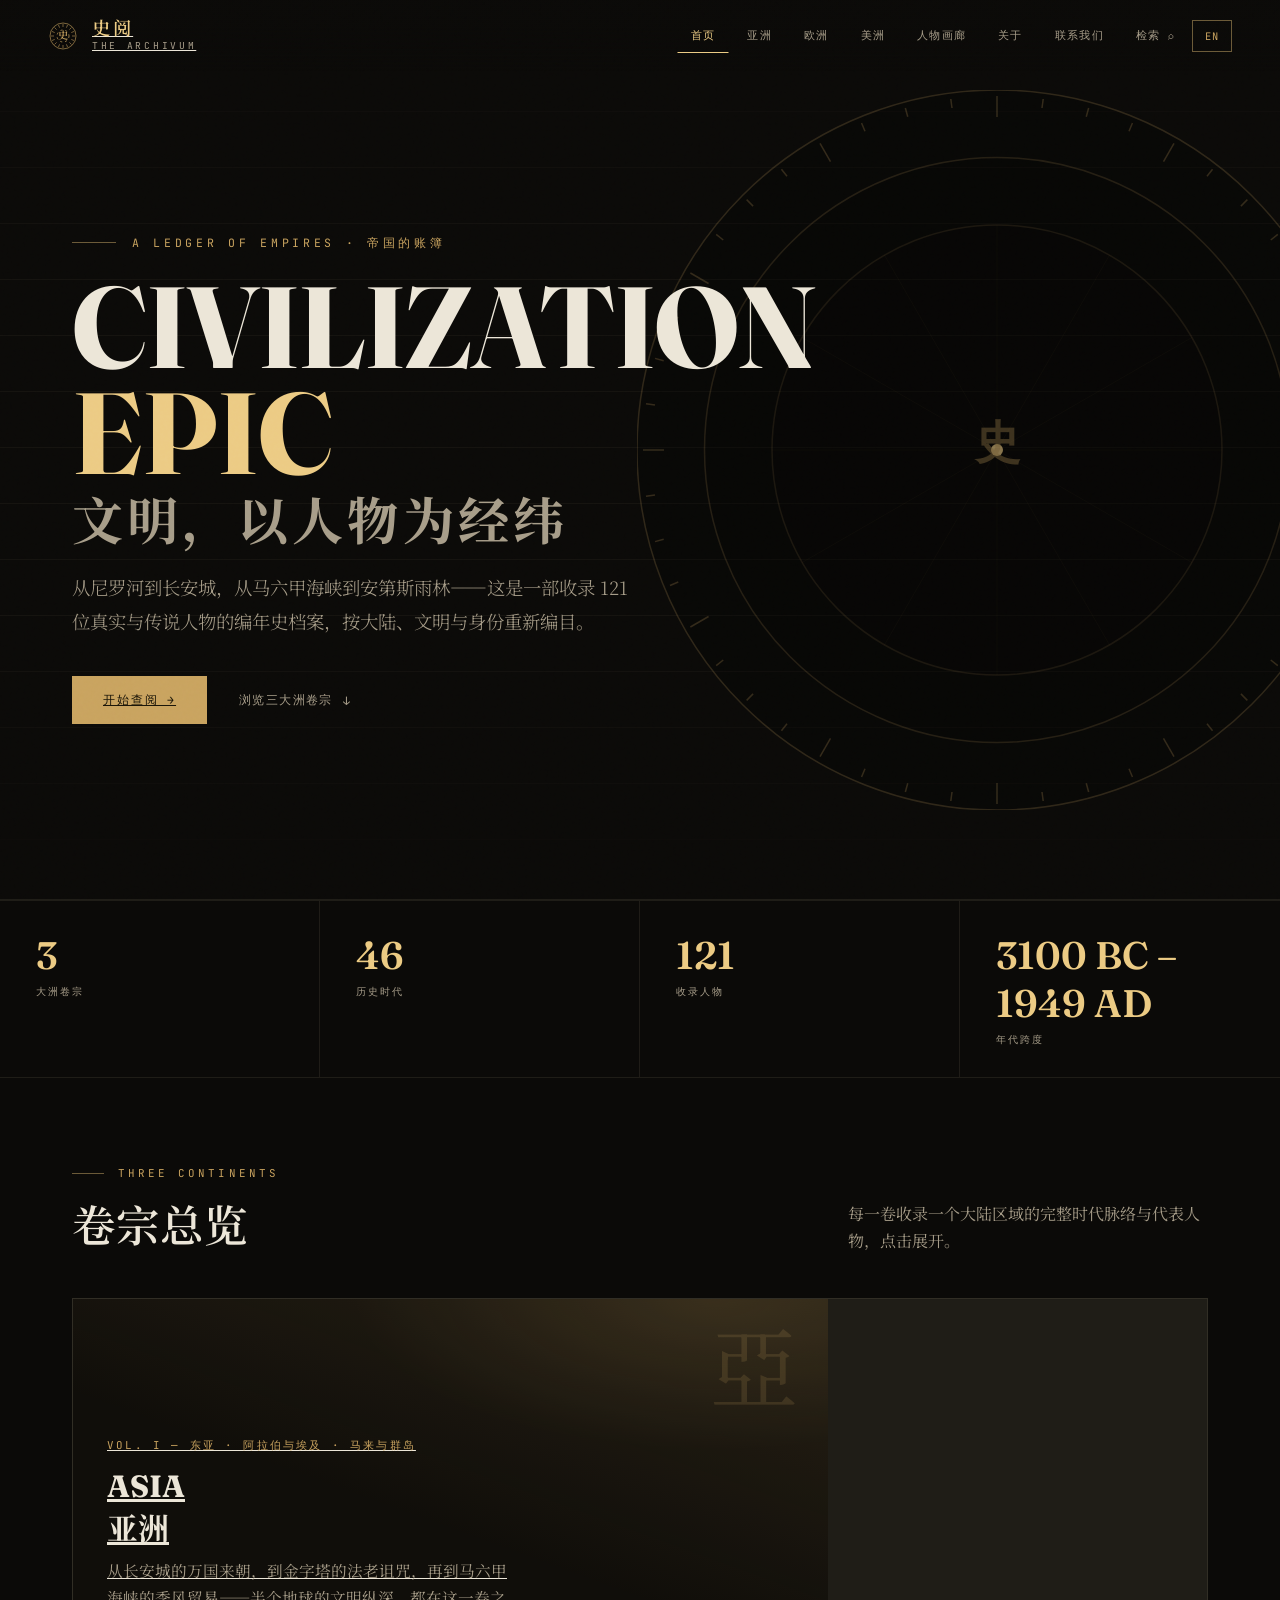
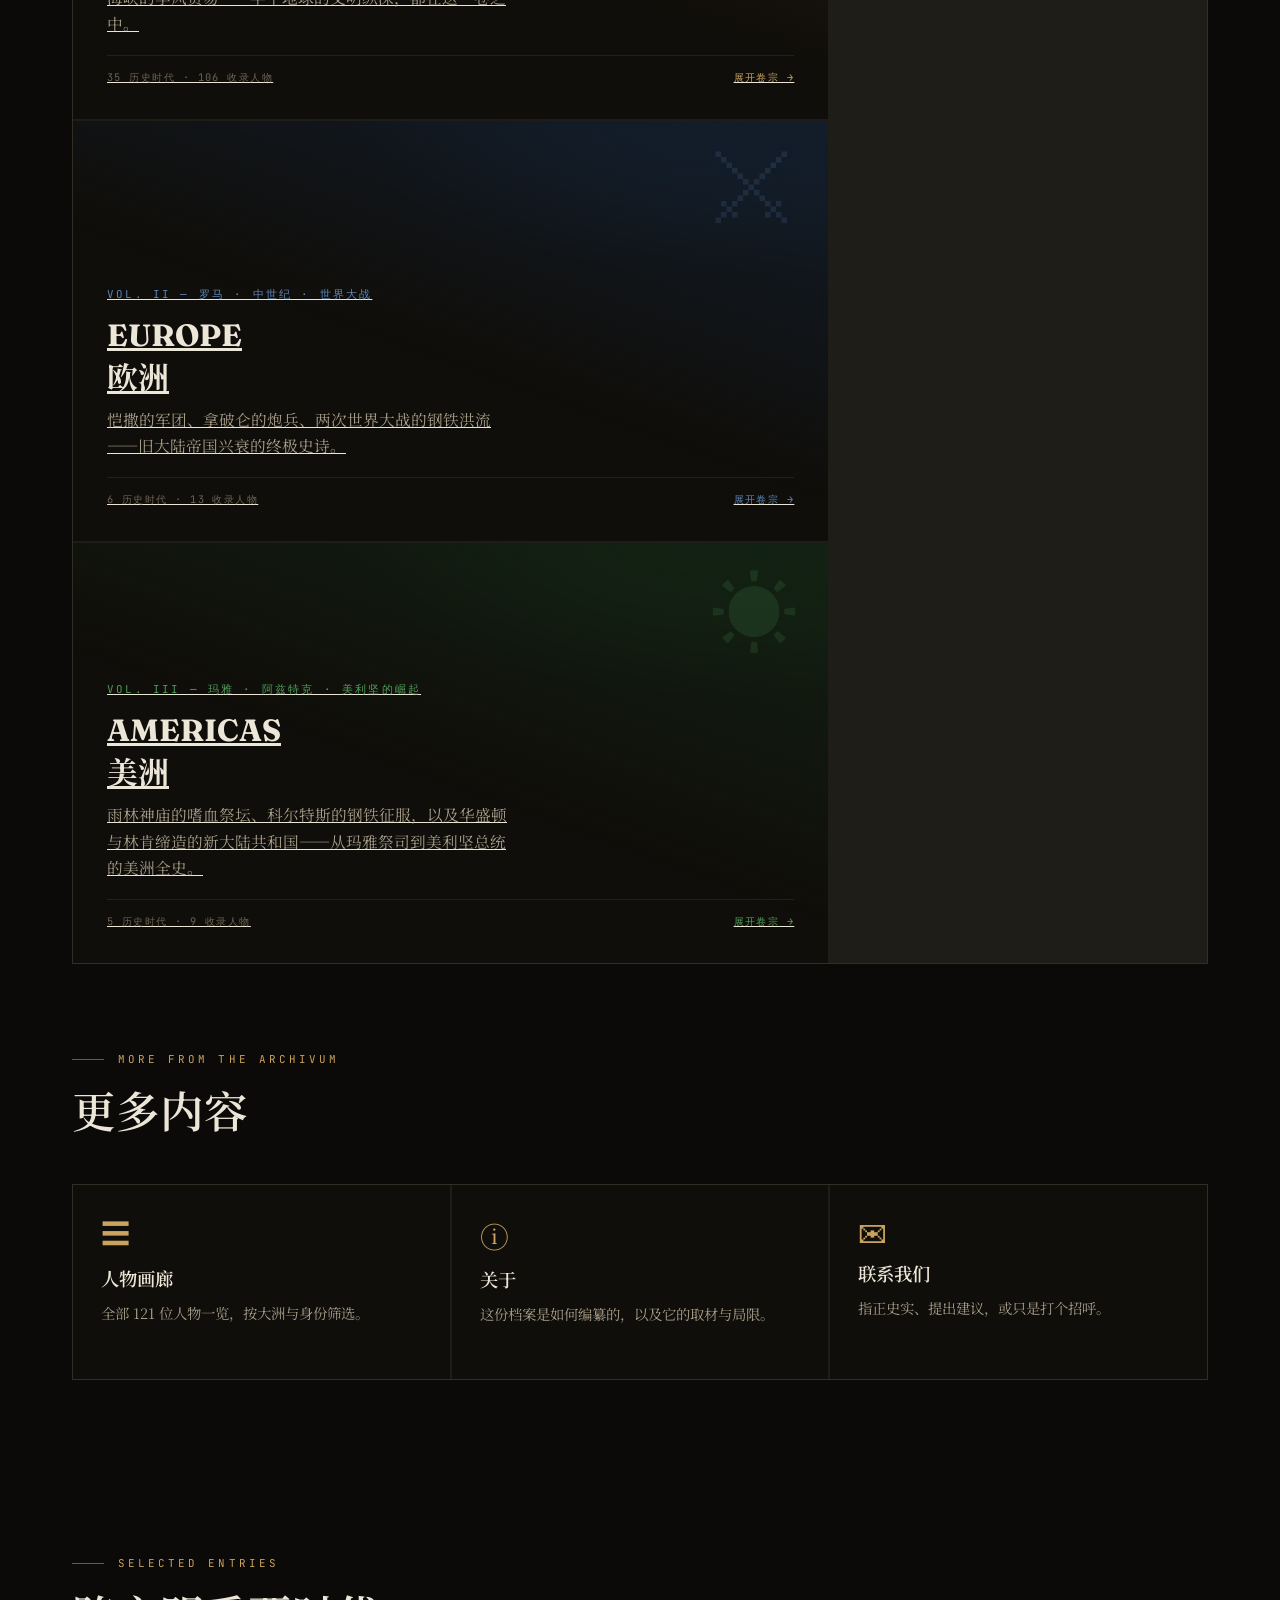
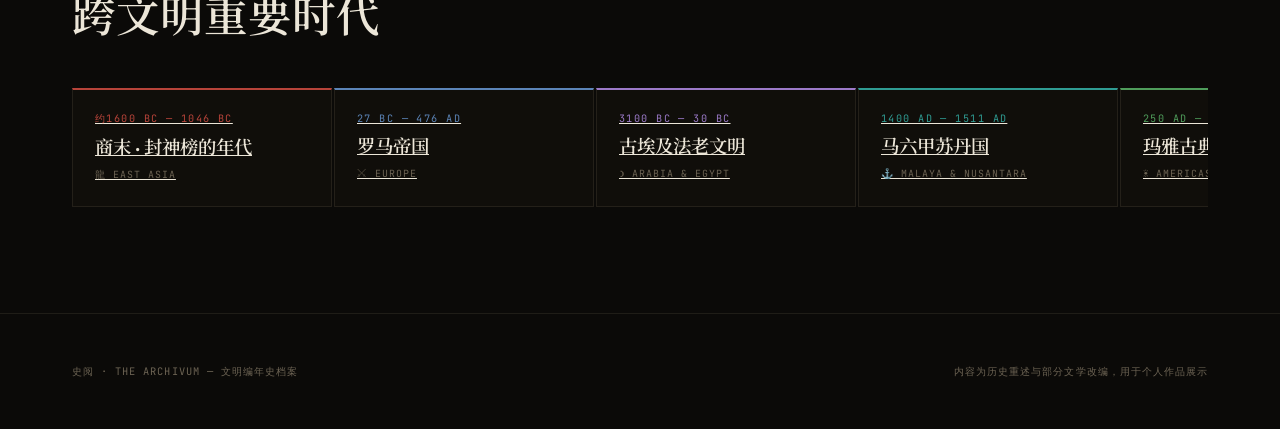
==== index.html @ 9e614c73 "Initial commit" ====
<!DOCTYPE html>
<html lang="zh-CN">
<head>
<meta charset="UTF-8">
<meta name="viewport" content="width=device-width, initial-scale=1.0">
<title>史阅 THE ARCHIVUM — 文明编年史</title>
<meta name="description" content="一部横跨亚洲、欧洲与美洲的人物编年史档案。">
<link rel="preconnect" href="https://fonts.googleapis.com">
<link rel="preconnect" href="https://fonts.gstatic.com" crossorigin>
<link href="https://fonts.googleapis.com/css2?family=Fraunces:ital,opsz,wght@0,9..144,300;0,9..144,500;0,9..144,600;0,9..144,700;0,9..144,900;1,9..144,500&family=Noto+Serif+SC:wght@300;400;500;600;700;900&family=JetBrains+Mono:wght@400;500;600&display=swap" rel="stylesheet">
<link rel="stylesheet" href="style.css">
</head>
<body>
<div class="grain" aria-hidden="true"></div>

<header class="topbar">
  <a class="brand" href="index.html" aria-label="返回首页">
    <span class="seal" id="brandSeal"></span>
    <span class="brand-text"><span class="brand-zh">史阅</span><span class="brand-en">THE ARCHIVUM</span></span>
  </a>
  <nav class="topnav">
    <button class="tbtn" data-nav-key="home" data-page="index.html" onclick="location.href='index.html'"><span class="full">首页</span></button>
    <button class="tbtn" data-nav-key="asia" data-page="asia.html" onclick="location.href='asia.html'"><span class="full">亚洲</span></button>
    <button class="tbtn" data-nav-key="europe" data-page="europe.html" onclick="location.href='europe.html'"><span class="full">欧洲</span></button>
    <button class="tbtn" data-nav-key="americas" data-page="americas.html" onclick="location.href='americas.html'"><span class="full">美洲</span></button>
    <button class="tbtn" data-nav-key="gallery" data-page="gallery.html" onclick="location.href='gallery.html'"><span class="full">画廊</span></button>
    <button class="tbtn" data-nav-key="about" data-page="about.html" onclick="location.href='about.html'"><span class="full">关于</span></button>
    <button class="tbtn" data-nav-key="contact" data-page="contact.html" onclick="location.href='contact.html'"><span class="full">联系</span></button>
    <button class="tbtn" id="searchToggle"><span class="full" data-i18n="nav.search">检索</span> ⌕</button>
    <button class="tbtn ghost lang-pill" id="langToggle">EN</button>
  </nav>
</header>

<div class="search-overlay" id="searchOverlay" role="dialog" aria-label="搜索">
  <button class="search-close" id="searchClose" aria-label="关闭搜索">✕</button>
  <div class="search-box">
    <input type="text" class="search-input" id="searchInput" placeholder="搜索时代、人物、朝代……" autocomplete="off">
    <div class="search-hint" data-i18n="search.hint">按名称搜索 3 大区域 · 46 个时代 · 121 位人物</div>
  </div>
  <div class="search-results" id="searchResults"></div>
</div>

<main>
  <div class="hero">
    <div class="hero-astrolabe" id="heroAstrolabe" aria-hidden="true"></div>
    <div class="hero-eyebrow"><span data-i18n="hero.eyebrow">A LEDGER OF EMPIRES</span></div>
    <h1 class="hero-title">
      CIVILIZATION<br><em>EPIC</em>
      <span class="zh">文明，以人物为经纬</span>
    </h1>
    <p class="hero-desc" data-i18n="hero.desc">从尼罗河到长安城，从马六甲海峡到安第斯雨林——这是一部收录 121 位真实与传说人物的编年史档案，按大陆、文明与身份重新编目。</p>
    <div class="hero-actions">
      <a class="btn-primary" href="asia.html" data-i18n="hero.cta">开始查阅 →</a>
      <button class="link-scroll" data-scroll="#homeArchive"><span data-i18n="hero.scroll">浏览三大洲卷宗</span><span class="arrow">↓</span></button>
    </div>
  </div>

  <div class="stats-strip" id="statsStrip"></div>

  <div class="section" id="homeArchive">
    <div class="section-head">
      <div>
        <div class="section-eyebrow" data-i18n="archive.eyebrow">THREE CONTINENTS</div>
        <h2 class="section-title" data-i18n="archive.title">卷宗总览</h2>
      </div>
      <p class="section-note" data-i18n="archive.note">每一卷收录一个大陆区域的完整时代脉络与代表人物，点击展开。</p>
    </div>
    <div class="civ-grid" id="civGrid"></div>
  </div>

  <div class="section" id="homeUtility" style="padding-top:0">
    <div class="section-head">
      <div>
        <div class="section-eyebrow" data-i18n="more.eyebrow">MORE FROM THE ARCHIVUM</div>
        <h2 class="section-title" data-i18n="more.title">更多内容</h2>
      </div>
    </div>
    <div class="util-grid" id="utilityGrid"></div>
  </div>

  <div class="section" id="homeTimeline">
    <div class="section-head">
      <div>
        <div class="section-eyebrow" data-i18n="rail.eyebrow">SELECTED ENTRIES</div>
        <h2 class="section-title" data-i18n="rail.title">跨文明重要时代</h2>
      </div>
    </div>
    <div class="rail-wrap"><div class="rail" id="homeRail"></div></div>
  </div>

  <footer class="site-footer">
    <span>史阅 · THE ARCHIVUM — 文明编年史档案</span>
    <span data-i18n="footer.note">内容为历史重述与部分文学改编，用于个人作品展示</span>
  </footer>
</main>

<div class="scrim" id="scrim"></div>
<div class="drawer" id="eraDrawer" role="dialog" aria-label="时代详情">
  <button class="drawer-close" id="eraDrawerClose">✕</button>
  <div id="eraDrawerContent"></div>
</div>
<div class="drawer" id="personDrawer" role="dialog" aria-label="人物档案">
  <button class="drawer-close" id="personDrawerClose">✕</button>
  <div id="personDrawerContent"></div>
</div>

<script src="data.js"></script>
<script src="common.js"></script>
<script src="home.js"></script>
</body>
</html>
---- style.css ----
/* ============================================================
   THE ARCHIVUM · 史阅
   A ledger of empires — design system
   ============================================================ */

:root{
  /* ink & paper */
  --ink:        #0b0a08;
  --ink-2:      #100e0a;
  --ink-3:      #17140f;
  --ink-4:      #1e1a13;
  --line:       rgba(233,214,175,.09);
  --line-strong:rgba(233,214,175,.18);

  /* gold family */
  --gold:       #c9a35f;
  --gold-bright:#eccb84;
  --gold-dim:   #6b5a38;
  --gold-wash:  rgba(201,163,95,.08);

  /* text */
  --bone:       #ece6d8;
  --stone:      #a79d89;
  --stone-dim:  #6c6353;

  /* civilizations (overridden per-scope from data) */
  --civ: var(--gold);
  --civ-soft: rgba(201,163,95,.12);

  /* type */
  --f-display: 'Fraunces', 'Noto Serif SC', serif;
  --f-body: 'Noto Serif SC', 'Fraunces', serif;
  --f-mono: 'JetBrains Mono', monospace;

  --ease: cubic-bezier(.22,1,.36,1);
}

*,*::before,*::after{ box-sizing:border-box; }
html{ scroll-behavior:smooth; }
body{
  margin:0;
  background:var(--ink);
  color:var(--bone);
  font-family:var(--f-body);
  -webkit-font-smoothing:antialiased;
  overflow-x:hidden;
}
h1,h2,h3,h4{ margin:0; font-weight:600; }
p{ margin:0; }
a{ color:inherit; }
button{ font-family:inherit; cursor:pointer; }
ul{ margin:0; padding:0; list-style:none; }
img{ max-width:100%; display:block; }

::selection{ background:var(--gold); color:#1a1508; }

/* scrollbar */
::-webkit-scrollbar{ width:9px; height:9px; }
::-webkit-scrollbar-track{ background:var(--ink); }
::-webkit-scrollbar-thumb{ background:var(--gold-dim); border-radius:0; }
::-webkit-scrollbar-thumb:hover{ background:var(--gold); }

/* focus visibility */
a:focus-visible, button:focus-visible, input:focus-visible, [tabindex]:focus-visible{
  outline:2px solid var(--gold-bright);
  outline-offset:3px;
}

/* film grain */
.grain{
  position:fixed; inset:0; z-index:999; pointer-events:none; opacity:.045; mix-blend-mode:overlay;
  background-image:url("data:image/svg+xml,%3Csvg xmlns='http://www.w3.org/2000/svg' viewBox='0 0 300 300'%3E%3Cfilter id='n'%3E%3CfeTurbulence type='fractalNoise' baseFrequency='0.85' numOctaves='3' stitchTiles='stitch'/%3E%3C/filter%3E%3Crect width='100%25' height='100%25' filter='url(%23n)'/%3E%3C/svg%3E");
}

/* ============================================================
   TOP BAR
   ============================================================ */
.topbar{
  position:fixed; top:0; left:0; right:0; z-index:400;
  display:flex; align-items:center; justify-content:space-between;
  padding:18px clamp(18px,4vw,48px);
  background:linear-gradient(to bottom, rgba(11,10,8,.97) 40%, transparent);
}
.brand{ display:flex; align-items:center; gap:14px; cursor:pointer; background:none; border:none; color:inherit; padding:0; }
.brand-text{ display:flex; flex-direction:column; line-height:1.1; text-align:left; }
.brand-zh{ font-family:var(--f-display); font-size:1.15rem; letter-spacing:.14em; color:var(--gold-bright); font-weight:600; }
.brand-en{ font-family:var(--f-mono); font-size:.6rem; letter-spacing:.28em; color:var(--stone); margin-top:2px; }

.topnav{ display:flex; align-items:center; gap:4px; max-width:76vw; overflow-x:auto; scrollbar-width:none; }
.topnav::-webkit-scrollbar{ display:none; }
.tbtn{
  background:none; border:1px solid transparent; color:var(--stone); white-space:nowrap;
  font-family:var(--f-mono); font-size:.66rem; letter-spacing:.12em;
  padding:9px 13px; transition:.25s var(--ease);
}
.tbtn:hover{ color:var(--bone); border-color:var(--line-strong); }
.tbtn.ghost{ border-color:var(--gold-dim); color:var(--gold); }
.tbtn.ghost:hover{ background:var(--gold); color:#1a1508; border-color:var(--gold); }
.tbtn.active-nav{ color:var(--gold-bright); border-bottom:1px solid var(--gold-bright); }
.lang-pill{
  border:1px solid var(--gold-dim); color:var(--gold); font-family:var(--f-mono);
  font-size:.65rem; letter-spacing:.1em; padding:8px 12px; background:none; transition:.25s;
}
.lang-pill:hover{ background:var(--gold-wash); }

/* ============================================================
   SEAL (signature motif — used as civ icon / era number / portrait)
   ============================================================ */
.seal{ position:relative; display:inline-flex; align-items:center; justify-content:center; flex-shrink:0; }
.seal svg{ display:block; }
.seal-glyph{
  position:absolute; font-family:var(--f-display); font-weight:600; color:inherit;
}

/* ============================================================
   LAYOUT SHELL
   ============================================================ */
#app{ min-height:100vh; }
.view{ display:none; }
.view.active{ display:block; }

/* ============================================================
   HOME — HERO
   ============================================================ */
.hero{
  position:relative; min-height:100vh; display:flex; flex-direction:column; justify-content:center;
  padding:120px clamp(18px,6vw,72px) 60px;
  overflow:hidden;
  border-bottom:1px solid var(--line);
}
.hero::before{ /* ledger hairlines */
  content:''; position:absolute; inset:0; pointer-events:none; opacity:.5;
  background-image:repeating-linear-gradient(to bottom, transparent 0 55px, var(--line) 55px 56px);
  -webkit-mask-image:linear-gradient(to bottom, transparent, black 30%, black 70%, transparent);
          mask-image:linear-gradient(to bottom, transparent, black 30%, black 70%, transparent);
}
.hero-astrolabe{
  position:absolute; right:clamp(-180px,-6vw,-40px); top:50%; transform:translateY(-50%);
  width:min(60vw,720px); height:min(60vw,720px); opacity:.55; pointer-events:none;
}
.hero-astrolabe svg{ width:100%; height:100%; animation:spin 140s linear infinite; }
@keyframes spin{ to{ transform:rotate(360deg); } }

.hero-eyebrow{
  font-family:var(--f-mono); font-size:.72rem; letter-spacing:.32em; color:var(--gold);
  display:flex; align-items:center; gap:16px; margin-bottom:22px;
  opacity:0; animation:riseIn .8s var(--ease) .1s forwards;
}
.hero-eyebrow::before{ content:''; width:44px; height:1px; background:var(--gold-dim); }

.hero-title{
  font-family:var(--f-display); font-weight:700; color:var(--bone);
  font-size:clamp(3rem,9vw,7.2rem); line-height:.92; letter-spacing:-.01em;
  opacity:0; animation:riseIn .9s var(--ease) .22s forwards;
}
.hero-title em{ font-style:normal; color:var(--gold-bright); }
.hero-title .zh{ font-family:var(--f-body); display:block; font-size:clamp(1.8rem,4.4vw,3.2rem); font-weight:700; margin-top:10px; color:var(--stone); letter-spacing:.08em; }

.hero-desc{
  max-width:560px; margin-top:28px; font-size:1.15rem; line-height:1.85; color:var(--stone);
  font-weight:300; opacity:0; animation:riseIn .9s var(--ease) .36s forwards;
}
.hero-actions{ margin-top:38px; display:flex; align-items:center; gap:26px; opacity:0; animation:riseIn .9s var(--ease) .5s forwards; }
.btn-primary{
  font-family:var(--f-mono); font-size:.72rem; letter-spacing:.16em; color:#1a1508;
  background:var(--gold); border:1px solid var(--gold); padding:15px 30px; transition:.3s var(--ease);
}
.btn-primary:hover{ background:var(--gold-bright); border-color:var(--gold-bright); transform:translateY(-2px); }
.link-scroll{ font-family:var(--f-mono); font-size:.72rem; letter-spacing:.12em; color:var(--stone); display:flex; align-items:center; gap:10px; background:none; border:none; }
.link-scroll:hover{ color:var(--gold); }
.link-scroll .arrow{ display:inline-block; transition:.3s; }
.link-scroll:hover .arrow{ transform:translateX(4px); }

@keyframes riseIn{ from{ opacity:0; transform:translateY(16px); } to{ opacity:1; transform:translateY(0); } }

/* ledger stats strip */
.stats-strip{
  display:grid; grid-template-columns:repeat(4,1fr);
  border-top:1px solid var(--line); border-bottom:1px solid var(--line);
}
.stat-cell{
  padding:30px clamp(16px,3vw,36px); border-right:1px solid var(--line);
  display:flex; flex-direction:column; gap:6px;
}
.stat-cell:last-child{ border-right:none; }
.stat-num{ font-family:var(--f-display); font-size:clamp(1.8rem,3vw,2.6rem); color:var(--gold-bright); font-weight:600; }
.stat-label{ font-family:var(--f-mono); font-size:.62rem; letter-spacing:.2em; color:var(--stone); }

/* ============================================================
   HOME — CIVILIZATION ARCHIVE (bento grid)
   ============================================================ */
.section{ padding:88px clamp(18px,6vw,72px); }
.section-head{ display:flex; align-items:flex-end; justify-content:space-between; gap:24px; margin-bottom:44px; flex-wrap:wrap; }
.section-eyebrow{ font-family:var(--f-mono); font-size:.68rem; letter-spacing:.28em; color:var(--gold); display:flex; align-items:center; gap:14px; margin-bottom:12px; }
.section-eyebrow::before{ content:''; width:32px; height:1px; background:var(--gold-dim); }
.section-title{ font-family:var(--f-display); font-size:clamp(1.8rem,3.4vw,2.8rem); color:var(--bone); font-weight:600; }
.section-note{ font-size:1rem; color:var(--stone); max-width:360px; line-height:1.7; }

.civ-grid{
  display:grid; grid-template-columns:repeat(6,1fr); gap:2px;
  background:var(--line);
  border:1px solid var(--line);
}
.civ-card{
  position:relative; grid-column:span 3; min-height:340px; background:var(--ink-2);
  padding:34px; display:flex; flex-direction:column; justify-content:flex-end;
  overflow:hidden; text-align:left; border:none; color:inherit;
  transition:.5s var(--ease);
}
.civ-card.big{ grid-column:span 4; min-height:420px; }
.civ-card.small{ grid-column:span 2; min-height:420px; }
.civ-card.full{ grid-column:span 6; min-height:260px; }
@media (min-width:900px){
  .civ-card:hover{ background:var(--ink-3); }
}
.civ-card-tex{
  position:absolute; inset:0;
  background:
    radial-gradient(ellipse 80% 60% at 85% 0%, var(--civ-soft), transparent 60%),
    linear-gradient(200deg, var(--civ-soft), transparent 55%);
  opacity:.9; transition:.6s var(--ease);
}
.civ-card:hover .civ-card-tex{ opacity:1.4; }
.civ-card-glyph{
  position:absolute; top:26px; right:30px; font-family:var(--f-display); font-size:5.5rem;
  color:var(--civ); opacity:.16; line-height:1; transition:.5s var(--ease);
}
.civ-card:hover .civ-card-glyph{ opacity:.3; transform:translateY(-4px); }
.civ-card-index{ font-family:var(--f-mono); font-size:.68rem; letter-spacing:.2em; color:var(--civ); margin-bottom:14px; position:relative; z-index:2; }
.civ-card-title{ position:relative; z-index:2; font-family:var(--f-display); font-size:clamp(1.5rem,2.4vw,2.1rem); color:var(--bone); font-weight:700; margin-bottom:8px; }
.civ-card-sub{ position:relative; z-index:2; font-family:var(--f-mono); font-size:.68rem; letter-spacing:.1em; color:var(--civ); margin-bottom:14px; }
.civ-card-desc{ position:relative; z-index:2; font-size:.98rem; line-height:1.7; color:var(--stone); max-width:400px; margin-bottom:18px; }
.civ-card-foot{ position:relative; z-index:2; display:flex; align-items:center; justify-content:space-between; font-family:var(--f-mono); font-size:.65rem; letter-spacing:.14em; color:var(--stone-dim); border-top:1px solid var(--line); padding-top:14px; }
.civ-card-foot .go{ color:var(--civ); }

/* ============================================================
   HOME — TIMELINE RAIL
   ============================================================ */
.rail-wrap{ position:relative; }
.rail{
  display:flex; gap:2px; overflow-x:auto; scroll-snap-type:x proximity; padding-bottom:18px;
  scrollbar-width:thin;
}
.rail-item{
  scroll-snap-align:start; flex:0 0 260px; background:var(--ink-2); border:1px solid var(--line);
  padding:22px 22px 24px; cursor:pointer; transition:.3s var(--ease); border-top:2px solid var(--civ);
}
.rail-item:hover{ background:var(--ink-3); transform:translateY(-3px); }
.rail-date{ font-family:var(--f-mono); font-size:.64rem; letter-spacing:.14em; color:var(--civ); margin-bottom:10px; }
.rail-name{ font-family:var(--f-display); font-size:1.15rem; color:var(--bone); font-weight:600; line-height:1.3; margin-bottom:8px; }
.rail-civ{ font-family:var(--f-mono); font-size:.62rem; letter-spacing:.1em; color:var(--stone-dim); }

/* ============================================================
   CIVILIZATION VIEW
   ============================================================ */
.civ-hero{
  position:relative; padding:150px clamp(18px,6vw,72px) 60px; overflow:hidden;
  background:
    radial-gradient(ellipse 70% 60% at 80% 20%, var(--civ-soft), transparent 60%),
    var(--ink);
  border-bottom:1px solid var(--line);
}
.back-link{
  display:inline-flex; align-items:center; gap:10px; font-family:var(--f-mono);
  font-size:.68rem; letter-spacing:.14em; color:var(--stone); background:none; border:none;
  margin-bottom:30px; transition:.25s;
}
.back-link:hover{ color:var(--civ); }
.civ-hero-eyebrow{ font-family:var(--f-mono); font-size:.7rem; letter-spacing:.3em; color:var(--civ); display:flex; align-items:center; gap:14px; margin-bottom:16px; }
.civ-hero-eyebrow::before{ content:''; width:38px; height:1px; background:var(--civ); opacity:.6; }
.civ-hero-title{ font-family:var(--f-display); font-size:clamp(2.6rem,6.4vw,5.2rem); color:var(--bone); font-weight:700; line-height:.95; max-width:900px; }
.civ-hero-sub{ font-family:var(--f-mono); font-size:.85rem; letter-spacing:.08em; color:var(--civ); margin-top:14px; }
.civ-hero-desc{ max-width:640px; margin-top:22px; font-size:1.08rem; line-height:1.85; color:var(--stone); font-weight:300; }
.civ-hero-stats{ display:flex; gap:36px; margin-top:34px; flex-wrap:wrap; }
.chs-item{ display:flex; flex-direction:column; gap:4px; }
.chs-num{ font-family:var(--f-display); font-size:1.7rem; color:var(--civ); font-weight:600; }
.chs-label{ font-family:var(--f-mono); font-size:.6rem; letter-spacing:.16em; color:var(--stone); }

/* body: sidebar + main */
.civ-body{ display:grid; grid-template-columns:260px 1fr; gap:0; align-items:start; }
.civ-sidebar{
  position:sticky; top:76px; padding:44px 28px 60px clamp(18px,6vw,72px);
  border-right:1px solid var(--line); height:calc(100vh - 76px); overflow-y:auto;
}
.sb-label{ font-family:var(--f-mono); font-size:.6rem; letter-spacing:.22em; color:var(--stone-dim); margin-bottom:14px; }
.sb-switch{ display:flex; flex-direction:column; gap:4px; margin-bottom:40px; }
.sb-switch-item{
  display:flex; align-items:center; gap:12px; padding:10px 10px; background:none; border:none; color:var(--stone);
  font-family:var(--f-mono); font-size:.72rem; letter-spacing:.06em; text-align:left; transition:.2s; border-left:2px solid transparent;
}
.sb-switch-item:hover{ color:var(--bone); background:var(--ink-2); }
.sb-switch-item.active{ color:var(--civ); border-left-color:var(--civ); background:var(--ink-2); }
.sb-switch-glyph{ font-family:var(--f-display); font-size:1rem; width:18px; text-align:center; }

.sb-filters{ display:flex; flex-direction:column; gap:2px; margin-bottom:40px; }
.sb-filter{
  display:flex; align-items:center; justify-content:space-between; gap:8px;
  padding:9px 10px; background:none; border:none; color:var(--stone); font-family:var(--f-mono);
  font-size:.68rem; letter-spacing:.05em; text-align:left; transition:.2s; border-left:2px solid transparent;
}
.sb-filter:hover{ color:var(--bone); }
.sb-filter.active{ color:var(--civ); border-left-color:var(--civ); }
.sb-filter-count{ opacity:.6; font-size:.62rem; }

.sb-index{ display:flex; flex-direction:column; gap:2px; }
.sb-index-item{
  display:block; width:100%; text-align:left; background:none; border:none; color:var(--stone-dim);
  font-family:var(--f-body); font-size:.86rem; padding:7px 10px; line-height:1.4; transition:.2s; border-left:2px solid transparent;
}
.sb-index-item:hover{ color:var(--bone); border-left-color:var(--line-strong); }
.sb-index-item .n{ font-family:var(--f-mono); font-size:.62rem; color:var(--civ); margin-right:8px; }

.civ-main{ padding:44px clamp(18px,4vw,56px) 100px; min-width:0; }

/* mobile filter row (hidden on desktop) */
.mobile-filters{ display:none; }

/* ============================================================
   ERA FOLIO CARDS
   ============================================================ */
.era-folio{
  border:1px solid var(--line); background:var(--ink-2); margin-bottom:22px; cursor:pointer;
  transition:.35s var(--ease); position:relative; overflow:hidden;
}
.era-folio:hover{ border-color:var(--civ); background:var(--ink-3); }
.era-folio.hero-era{ background:linear-gradient(120deg, var(--ink-3), var(--ink-2)); }
.folio-inner{ display:flex; gap:0; }
.folio-num{
  flex:0 0 88px; display:flex; align-items:center; justify-content:center; flex-direction:column; gap:8px;
  border-right:1px solid var(--line); padding:24px 10px; background:var(--ink);
}
.folio-num .idx{ font-family:var(--f-mono); font-size:.9rem; color:var(--civ); letter-spacing:.05em; }
.folio-num .tick{ width:16px; height:1px; background:var(--gold-dim); }
.folio-body{ flex:1; padding:26px 30px; min-width:0; }
.folio-date{ font-family:var(--f-mono); font-size:.68rem; letter-spacing:.14em; color:var(--civ); margin-bottom:10px; }
.folio-name{ font-family:var(--f-display); font-size:1.5rem; color:var(--bone); font-weight:600; line-height:1.25; margin-bottom:12px; }
.folio-text{ font-size:1.02rem; line-height:1.8; color:var(--stone); font-weight:300; margin-bottom:18px; max-width:78ch; }
.folio-roster{ display:flex; flex-wrap:wrap; gap:8px; }
.roster-pill{
  font-family:var(--f-mono); font-size:.7rem; letter-spacing:.02em; color:var(--bone);
  background:var(--ink); border:1px solid var(--line); padding:7px 12px 7px 8px; display:flex; align-items:center; gap:7px;
  transition:.2s;
}
.roster-pill:hover{ border-color:var(--civ); color:var(--civ); }
.roster-pill .dot{ width:5px; height:5px; border-radius:50%; background:var(--civ); flex-shrink:0; }
.folio-more{ font-family:var(--f-mono); font-size:.68rem; color:var(--stone-dim); align-self:center; padding:7px 4px; }
.folio-open{
  position:absolute; bottom:20px; right:26px; font-family:var(--f-mono); font-size:.6rem; letter-spacing:.16em;
  color:var(--civ); opacity:0; transition:.25s;
}
.era-folio:hover .folio-open{ opacity:1; }
.blood-flag{ color:#c65a4a !important; }

/* ============================================================
   SCRIM + DRAWERS
   ============================================================ */
.scrim{
  position:fixed; inset:0; background:rgba(5,4,3,.7); backdrop-filter:blur(2px);
  z-index:700; opacity:0; pointer-events:none; transition:opacity .35s;
}
.scrim.active{ opacity:1; pointer-events:all; }

.drawer{
  position:fixed; top:0; right:0; bottom:0; width:min(680px,100%);
  background:var(--ink-2); border-left:1px solid var(--line-strong);
  z-index:800; transform:translateX(100%); transition:transform .45s var(--ease);
  overflow-y:auto;
}
.drawer.active{ transform:translateX(0); }
.drawer-close{
  position:sticky; top:0; z-index:5; float:right; margin:18px 18px 0 0;
  width:42px; height:42px; border-radius:50%; background:var(--ink); border:1px solid var(--line-strong);
  color:var(--stone); font-size:1.1rem; display:flex; align-items:center; justify-content:center; transition:.2s;
}
.drawer-close:hover{ background:var(--civ); color:#1a1508; border-color:var(--civ); }

/* era drawer content */
.ed-hero{ padding:70px 44px 30px; border-bottom:1px solid var(--line); background:linear-gradient(160deg, var(--civ-soft), transparent 60%); }
.ed-eyebrow{ font-family:var(--f-mono); font-size:.66rem; letter-spacing:.24em; color:var(--civ); margin-bottom:12px; }
.ed-title{ font-family:var(--f-display); font-size:clamp(1.7rem,3.2vw,2.4rem); color:var(--bone); font-weight:700; line-height:1.15; margin-bottom:10px; }
.ed-date{ font-family:var(--f-mono); font-size:.78rem; color:var(--stone); letter-spacing:.06em; }
.ed-body{ padding:34px 44px 60px; }
.ed-desc{ font-size:1.08rem; line-height:1.9; color:var(--bone); font-weight:300; margin-bottom:36px; }
.ed-section-label{ font-family:var(--f-mono); font-size:.62rem; letter-spacing:.22em; color:var(--stone-dim); margin-bottom:18px; display:flex; align-items:center; gap:12px; }
.ed-section-label::after{ content:''; flex:1; height:1px; background:var(--line); }
.ed-figures{ display:grid; grid-template-columns:1fr; gap:2px; background:var(--line); border:1px solid var(--line); }
.ed-fig-card{
  background:var(--ink); padding:20px 22px; cursor:pointer; transition:.2s; display:flex; gap:16px; align-items:flex-start;
}
.ed-fig-card:hover{ background:var(--ink-3); }
.ed-fig-name{ font-family:var(--f-display); font-size:1.08rem; color:var(--bone); font-weight:600; margin-bottom:2px; }
.ed-fig-en{ font-family:var(--f-mono); font-size:.68rem; color:var(--civ); letter-spacing:.04em; margin-bottom:8px; }
.ed-fig-desc{ font-size:.92rem; line-height:1.65; color:var(--stone); }
.ed-fig-stars{ margin-top:8px; font-size:.78rem; color:var(--civ); letter-spacing:2px; }

/* ============================================================
   PERSON DRAWER
   ============================================================ */
.pd-hero{ padding:70px 44px 34px; border-bottom:1px solid var(--line); background:linear-gradient(160deg, var(--civ-soft), transparent 65%); display:flex; gap:26px; align-items:flex-start; }
.pd-seal-wrap{ flex-shrink:0; }
.pd-heading{ min-width:0; }
.pd-eyebrow{ font-family:var(--f-mono); font-size:.62rem; letter-spacing:.24em; color:var(--civ); margin-bottom:10px; }
.pd-name{ font-family:var(--f-display); font-size:clamp(1.7rem,3vw,2.3rem); font-weight:700; line-height:1.1; margin-bottom:6px; }
.pd-en{ font-family:var(--f-mono); font-size:.82rem; color:var(--stone); margin-bottom:10px; }
.pd-era{ font-size:.92rem; color:var(--stone); margin-bottom:12px; }
.pd-stars{ font-size:1rem; letter-spacing:3px; margin-bottom:12px; }
.pd-badge{ display:inline-block; font-family:var(--f-mono); font-size:.66rem; letter-spacing:.08em; padding:6px 14px; border:1px solid currentColor; }

.pd-body{ padding:36px 44px 60px; }
.pd-bio{ font-size:1.06rem; line-height:1.95; color:var(--bone); font-weight:300; margin-bottom:40px; }
.pd-section-label{ font-family:var(--f-mono); font-size:.62rem; letter-spacing:.22em; color:var(--stone-dim); margin-bottom:20px; display:flex; align-items:center; gap:12px; }
.pd-section-label::after{ content:''; flex:1; height:1px; background:var(--line); }

.pd-events{ display:flex; flex-direction:column; margin-bottom:40px; }
.pd-event{ display:flex; gap:24px; padding:16px 0; border-bottom:1px solid var(--line); }
.pd-event:first-child{ padding-top:0; }
.pd-event-year{ font-family:var(--f-mono); font-size:.78rem; letter-spacing:.04em; min-width:110px; flex-shrink:0; padding-top:2px; }
.pd-event-desc{ font-size:.98rem; line-height:1.7; color:var(--stone); }

.pd-quote{ padding:28px 32px; border-left:3px solid currentColor; background:rgba(255,255,255,.02); }
.pd-quote-text{ font-family:var(--f-display); font-style:italic; font-size:1.28rem; line-height:1.6; color:var(--bone); margin-bottom:12px; }
.pd-quote-attr{ font-family:var(--f-mono); font-size:.66rem; letter-spacing:.14em; color:var(--stone-dim); }

/* ============================================================
   SEARCH OVERLAY
   ============================================================ */
.search-overlay{
  position:fixed; inset:0; z-index:900; background:rgba(6,5,4,.96);
  display:flex; flex-direction:column; align-items:center;
  padding:110px 20px 40px; opacity:0; pointer-events:none; transition:opacity .3s;
}
.search-overlay.active{ opacity:1; pointer-events:all; }
.search-box{ width:100%; max-width:720px; }
.search-input{
  width:100%; background:none; border:none; border-bottom:1px solid var(--line-strong);
  color:var(--bone); font-family:var(--f-display); font-size:clamp(1.4rem,3vw,2.2rem); font-weight:500;
  padding:14px 4px; outline:none;
}
.search-input::placeholder{ color:var(--stone-dim); }
.search-hint{ font-family:var(--f-mono); font-size:.65rem; letter-spacing:.14em; color:var(--stone-dim); margin-top:14px; }
.search-close{
  position:absolute; top:22px; right:clamp(18px,4vw,48px); width:44px; height:44px; border-radius:50%;
  background:none; border:1px solid var(--line-strong); color:var(--stone); font-size:1.1rem; transition:.2s;
}
.search-close:hover{ color:var(--gold); border-color:var(--gold); }
.search-results{ width:100%; max-width:720px; margin-top:30px; max-height:60vh; overflow-y:auto; }
.sr-group-label{ font-family:var(--f-mono); font-size:.6rem; letter-spacing:.2em; color:var(--stone-dim); margin:22px 0 10px; }
.sr-item{
  display:flex; align-items:center; justify-content:space-between; gap:14px; width:100%; text-align:left;
  background:none; border:none; border-bottom:1px solid var(--line); color:var(--bone); padding:14px 6px; transition:.2s;
}
.sr-item:hover{ background:var(--ink-2); padding-left:16px; }
.sr-item-name{ font-family:var(--f-display); font-size:1.05rem; }
.sr-item-meta{ font-family:var(--f-mono); font-size:.64rem; letter-spacing:.08em; color:var(--stone-dim); flex-shrink:0; }
.search-empty{ text-align:center; color:var(--stone-dim); font-family:var(--f-mono); font-size:.75rem; margin-top:40px; letter-spacing:.06em; }

/* ============================================================
   HOME — UTILITY ROW (Gallery / About / Contact)
   ============================================================ */
.util-grid{ display:grid; grid-template-columns:repeat(3,1fr); gap:2px; background:var(--line); border:1px solid var(--line); }
.util-card{
  background:var(--ink-2); padding:30px 28px; text-decoration:none; color:inherit;
  display:flex; flex-direction:column; gap:10px; transition:.3s var(--ease); position:relative;
}
.util-card:hover{ background:var(--ink-3); }
.util-glyph{ font-family:var(--f-display); font-size:1.8rem; color:var(--gold); }
.util-title{ font-family:var(--f-display); font-size:1.15rem; font-weight:600; color:var(--bone); }
.util-desc{ font-size:.9rem; color:var(--stone); line-height:1.6; }
.util-go{ font-family:var(--f-mono); font-size:.7rem; color:var(--gold); margin-top:auto; opacity:0; transition:.25s; }
.util-card:hover .util-go{ opacity:1; transform:translateX(4px); }

/* ============================================================
   GALLERY PAGE
   ============================================================ */
.gallery-controls{ display:flex; flex-wrap:wrap; gap:36px; margin-bottom:36px; }
.gal-filter-group{ display:flex; flex-direction:column; gap:10px; }
.gal-filter-group .sb-label{ margin-bottom:0; }
.gal-filter-row{ display:flex; flex-wrap:wrap; gap:6px; }
.gal-filter-row .sb-filter{ border:1px solid var(--line); border-left:1px solid var(--line); padding:7px 14px; }
.gal-filter-row .sb-filter.active{ border-color:var(--gold); color:var(--gold); }
.gal-count{ font-family:var(--f-mono); font-size:.7rem; letter-spacing:.1em; color:var(--stone-dim); margin-bottom:22px; }
.gal-grid{ display:grid; grid-template-columns:repeat(auto-fill, minmax(190px,1fr)); gap:2px; background:var(--line); border:1px solid var(--line); }
.gal-card{
  background:var(--ink-2); border:none; color:inherit; padding:26px 18px; text-align:center;
  display:flex; flex-direction:column; align-items:center; gap:10px; transition:.25s var(--ease); cursor:pointer;
}
.gal-card:hover{ background:var(--ink-3); transform:translateY(-3px); }
.gal-name{ font-family:var(--f-display); font-size:1rem; font-weight:600; color:var(--bone); }
.gal-en{ font-family:var(--f-mono); font-size:.62rem; color:var(--stone); letter-spacing:.03em; }
.gal-meta{ font-family:var(--f-mono); font-size:.62rem; color:var(--civ); letter-spacing:.08em; }
.gal-stars{ font-size:.75rem; letter-spacing:1px; }

/* ============================================================
   ABOUT PAGE
   ============================================================ */
.about-hero{ padding:150px clamp(18px,6vw,72px) 50px; border-bottom:1px solid var(--line); max-width:900px; }
.about-body{ padding:60px clamp(18px,6vw,72px) 100px; max-width:820px; }
.about-block{ margin-bottom:48px; }
.about-block h3{ font-family:var(--f-display); font-size:1.5rem; color:var(--gold-bright); font-weight:600; margin-bottom:16px; }
.about-block p{ font-size:1.06rem; line-height:1.95; color:var(--stone); font-weight:300; margin-bottom:14px; }
.about-block p strong{ color:var(--bone); font-weight:600; }
.about-list{ display:flex; flex-direction:column; gap:10px; margin-top:16px; }
.about-list li{ font-size:1rem; line-height:1.8; color:var(--stone); padding-left:22px; position:relative; }
.about-list li::before{ content:'—'; position:absolute; left:0; color:var(--gold-dim); }

/* ============================================================
   CONTACT PAGE
   ============================================================ */
.contact-wrap{ padding:150px clamp(18px,6vw,72px) 100px; display:grid; grid-template-columns:1fr 1.3fr; gap:60px; }
.contact-info h3{ font-family:var(--f-display); font-size:1.3rem; color:var(--bone); margin-bottom:14px; }
.contact-info p{ font-size:1rem; line-height:1.85; color:var(--stone); margin-bottom:18px; font-weight:300; }
.contact-info .clink{ display:block; font-family:var(--f-mono); font-size:.85rem; color:var(--gold); margin-bottom:10px; text-decoration:none; }
.contact-info .clink:hover{ color:var(--gold-bright); }

.field-group{ margin-bottom:22px; }
.field-label{ display:block; font-family:var(--f-mono); font-size:.66rem; letter-spacing:.14em; color:var(--stone); margin-bottom:10px; }
.field-input, .field-textarea, .field-select{
  width:100%; background:var(--ink-2); border:1px solid var(--line-strong); color:var(--bone);
  font-family:var(--f-body); font-size:1rem; padding:13px 14px; transition:.2s;
}
.field-input:focus, .field-textarea:focus, .field-select:focus{ outline:none; border-color:var(--gold); }
.field-textarea{ min-height:150px; resize:vertical; }
.field-row{ display:flex; gap:16px; }
.field-row .field-group{ flex:1; }
.contact-submit-row{ display:flex; align-items:center; gap:20px; margin-top:8px; }
.form-note{ font-size:.82rem; color:var(--stone-dim); margin-top:16px; line-height:1.6; }
.form-success{ display:none; padding:16px 20px; border:1px solid var(--gold-dim); background:var(--gold-wash); color:var(--gold-bright); font-size:.92rem; margin-top:18px; }
.form-success.active{ display:block; }

@media (max-width:820px){
  .util-grid{ grid-template-columns:1fr; }
  .contact-wrap{ grid-template-columns:1fr; }
}

/* ============================================================
   FOOTER
   ============================================================ */
.site-footer{
  padding:50px clamp(18px,6vw,72px); border-top:1px solid var(--line);
  display:flex; justify-content:space-between; flex-wrap:wrap; gap:16px;
  font-family:var(--f-mono); font-size:.65rem; letter-spacing:.1em; color:var(--stone-dim);
}

/* ============================================================
   RESPONSIVE
   ============================================================ */
@media (max-width:980px){
  .civ-body{ grid-template-columns:1fr; }
  .civ-sidebar{ position:relative; top:0; height:auto; border-right:none; border-bottom:1px solid var(--line);
    padding:28px clamp(18px,6vw,40px); display:flex; flex-direction:column; }
  .sb-switch{ flex-direction:row; overflow-x:auto; margin-bottom:22px; gap:8px; }
  .sb-switch-item{ flex-shrink:0; border-left:none; border-bottom:2px solid transparent; }
  .sb-switch-item.active{ border-left:none; border-bottom-color:var(--civ); }
  .sb-filters{ flex-direction:row; overflow-x:auto; margin-bottom:0; gap:8px; }
  .sb-filter{ flex-shrink:0; border-left:none; border-bottom:2px solid transparent; white-space:nowrap; }
  .sb-filter.active{ border-left:none; border-bottom-color:var(--civ); }
  .sb-index{ display:none; }
  .stats-strip{ grid-template-columns:repeat(2,1fr); }
  .stat-cell:nth-child(2){ border-right:none; }
}
@media (max-width:760px){
  .civ-grid{ grid-template-columns:1fr; }
  .civ-card, .civ-card.big, .civ-card.small{ grid-column:span 1; min-height:280px; }
  .folio-inner{ flex-direction:column; }
  .folio-num{ flex-direction:row; border-right:none; border-bottom:1px solid var(--line); justify-content:flex-start; padding:12px 20px; }
  .pd-hero, .ed-hero{ padding-left:24px; padding-right:24px; }
  .pd-body, .ed-body{ padding-left:24px; padding-right:24px; }
  .pd-hero{ flex-direction:column; }
  .topnav .tbtn span.full{ display:none; }
}
@media (max-width:520px){
  .hero{ padding-top:110px; }
  .hero-astrolabe{ opacity:.3; }
}

@media (prefers-reduced-motion:reduce){
  *{ animation-duration:.001ms !important; animation-iteration-count:1 !important; transition-duration:.001ms !important; scroll-behavior:auto !important; }
}

/* utility */
.hidden{ display:none !important; }
body.lock{ overflow:hidden; }
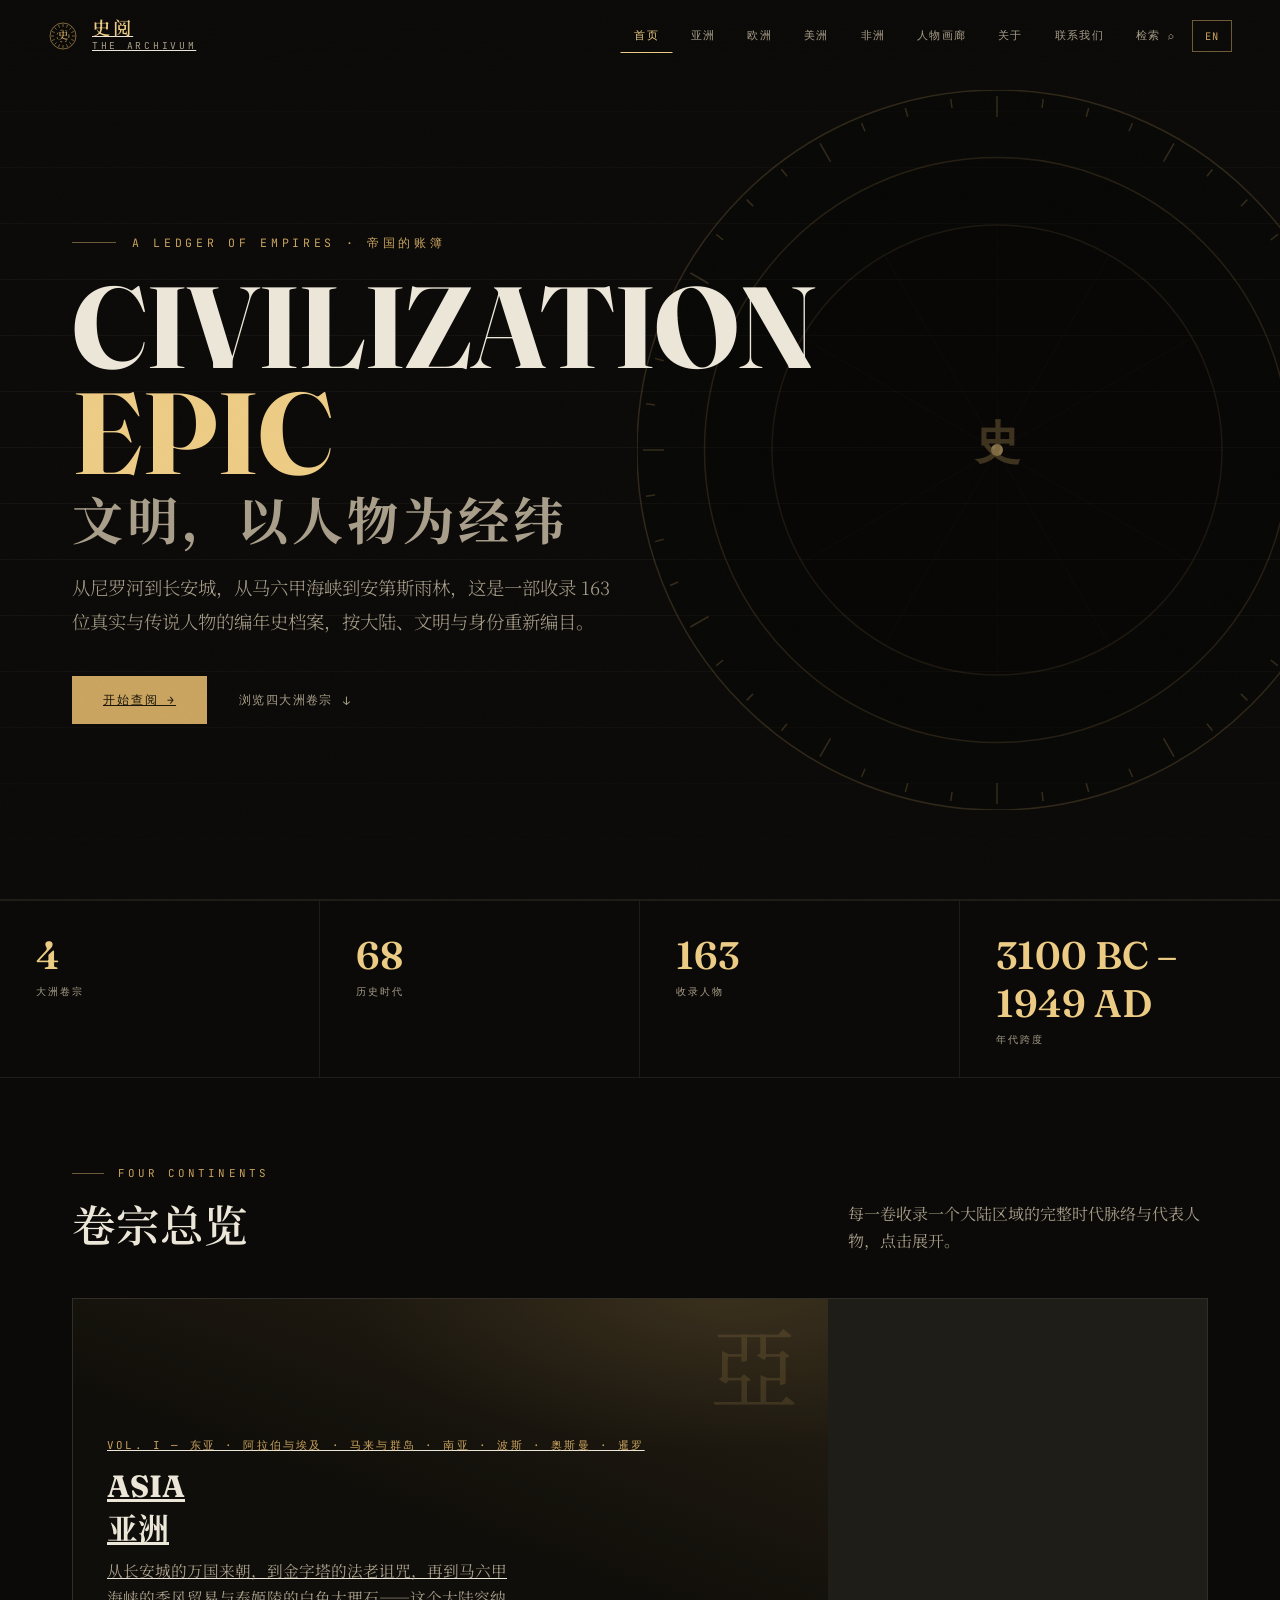
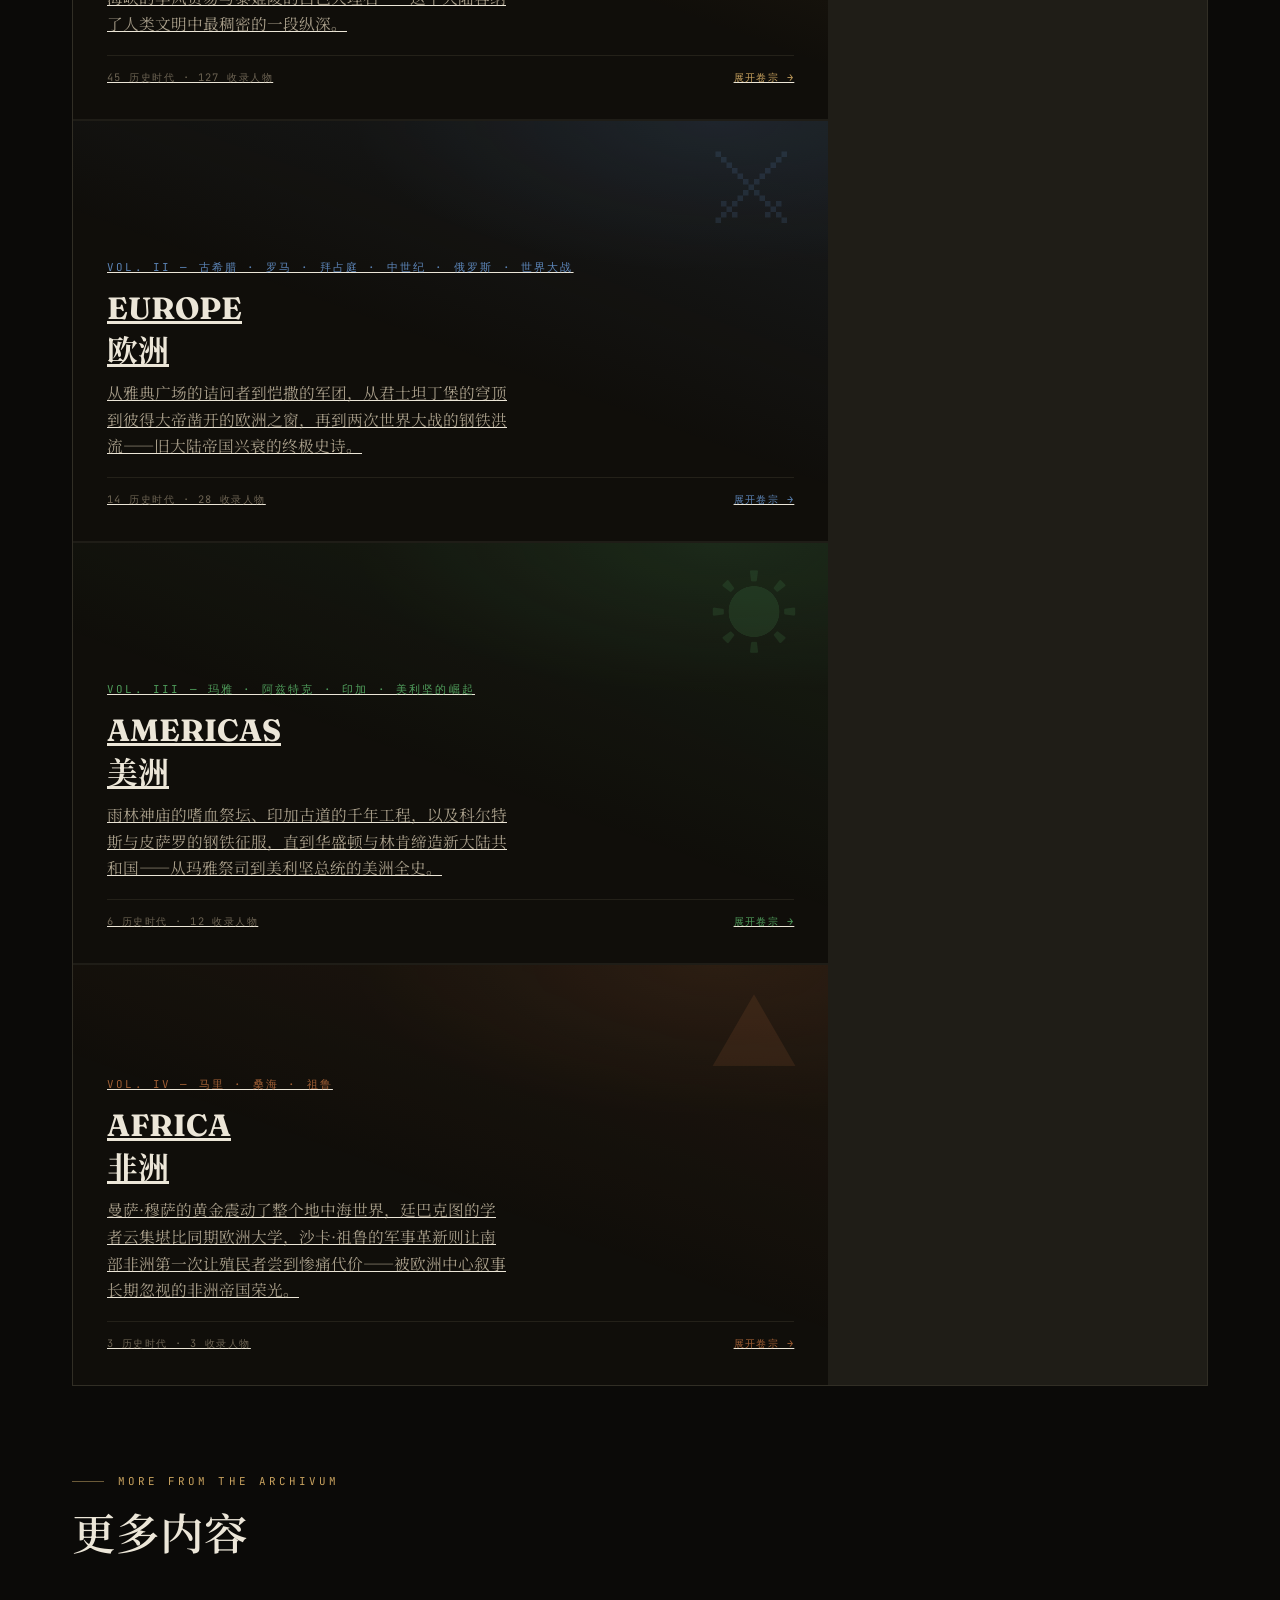
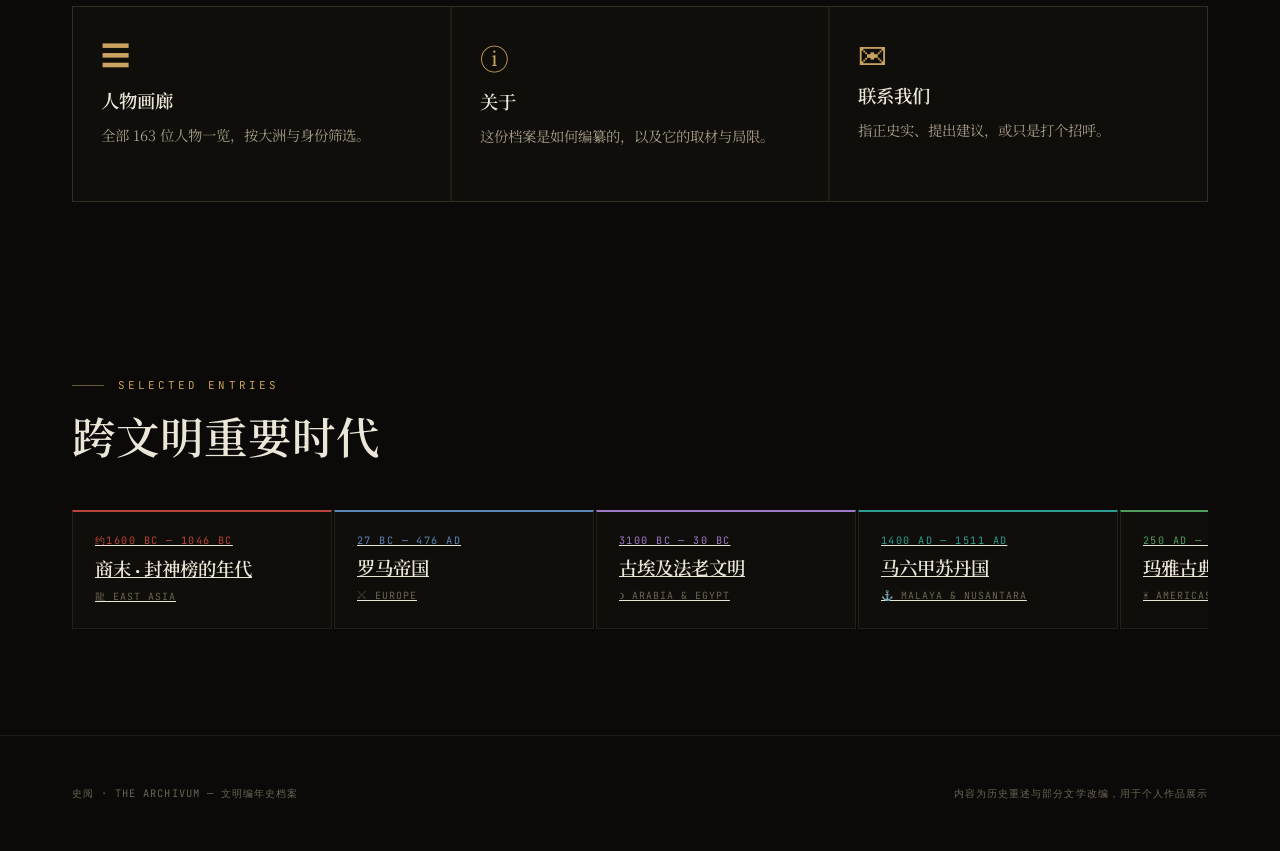
==== commit 35e8254c: "Add Africa archive and redesign regional layouts" ====
--- a/index.html
+++ b/index.html
@@ -23,6 +23,7 @@
     <button class="tbtn" data-nav-key="asia" data-page="asia.html" onclick="location.href='asia.html'"><span class="full">亚洲</span></button>
     <button class="tbtn" data-nav-key="europe" data-page="europe.html" onclick="location.href='europe.html'"><span class="full">欧洲</span></button>
     <button class="tbtn" data-nav-key="americas" data-page="americas.html" onclick="location.href='americas.html'"><span class="full">美洲</span></button>
+    <button class="tbtn" data-nav-key="africa" data-page="africa.html" onclick="location.href='africa.html'"><span class="full">非洲</span></button>
     <button class="tbtn" data-nav-key="gallery" data-page="gallery.html" onclick="location.href='gallery.html'"><span class="full">画廊</span></button>
     <button class="tbtn" data-nav-key="about" data-page="about.html" onclick="location.href='about.html'"><span class="full">关于</span></button>
     <button class="tbtn" data-nav-key="contact" data-page="contact.html" onclick="location.href='contact.html'"><span class="full">联系</span></button>
--- a/style.css
+++ b/style.css
@@ -350,6 +350,90 @@
 }
 .era-folio:hover .folio-open{ opacity:1; }
 .blood-flag{ color:#c65a4a !important; }
+
+/* ============================================================
+   REGIONAL ARCHIVE REDESIGN
+   ============================================================ */
+.region-hero{
+  min-height:64dvh; display:flex; flex-direction:column; justify-content:flex-end;
+  padding-bottom:clamp(56px,8vw,108px); isolation:isolate;
+}
+.region-hero > *:not(.region-hero-mark){ position:relative; z-index:2; }
+.region-hero-mark{
+  position:absolute; right:clamp(3vw,10vw,13vw); bottom:clamp(-26px,-1vw,-8px); z-index:1;
+  font-family:var(--f-display); font-size:clamp(13rem,34vw,34rem); font-weight:700; line-height:.7;
+  color:var(--civ); opacity:.075; pointer-events:none; user-select:none;
+}
+.region-europe-hero{ align-items:flex-start; }
+.region-europe-hero .region-hero-mark{ right:clamp(5vw,16vw,20vw); opacity:.095; }
+.region-americas-hero{ background:radial-gradient(ellipse 60% 80% at 74% 28%, var(--civ-soft), transparent 70%),var(--ink); }
+.region-africa-hero{ text-align:center; align-items:center; }
+.region-africa-hero .civ-hero-desc{ text-align:center; }
+
+.civ-body{ display:block; }
+.civ-sidebar{
+  position:relative; top:auto; height:auto; overflow:visible; border-right:none; border-bottom:1px solid var(--line);
+  padding:26px clamp(18px,6vw,72px); display:grid; grid-template-columns:minmax(190px,.7fr) minmax(280px,1.2fr) minmax(260px,1fr); gap:clamp(22px,4vw,56px);
+  background:var(--ink);
+}
+.civ-sidebar > .sb-label{ margin:0; align-self:start; padding-top:4px; }
+.region-control-block{ min-width:0; }
+.civ-sidebar .sb-label{ margin-bottom:12px; }
+.sb-switch{ flex-direction:row; flex-wrap:wrap; gap:8px; margin:0; }
+.sb-switch-item{ border:1px solid var(--line); padding:9px 12px; }
+.sb-switch-item.active{ border-color:var(--civ); }
+.sb-filters{ flex-direction:row; flex-wrap:wrap; gap:7px; margin:0; }
+.sb-filter{ width:auto; border:1px solid var(--line); padding:8px 11px; }
+.sb-filter.active{ border-color:var(--civ); background:var(--civ-soft); }
+.sb-index{ display:flex; flex-flow:row wrap; gap:7px 16px; }
+.sb-index-item{ width:auto; padding:2px 0; border:none; font-size:.8rem; }
+.sb-index-item:hover{ border:none; color:var(--civ); }
+.civ-main{ max-width:1600px; margin:auto; padding:clamp(52px,8vw,118px) clamp(18px,6vw,72px) clamp(90px,12vw,160px); }
+.era-archive{ display:grid; grid-template-columns:repeat(12,minmax(0,1fr)); grid-auto-flow:dense; grid-auto-rows:minmax(220px,auto); gap:10px; }
+.era-archive .era-folio{
+  grid-column:span 6; min-height:300px; margin:0; border:1px solid var(--line); background:var(--ink-2);
+  display:flex; flex-direction:column; justify-content:flex-end;
+}
+.era-archive .era-folio::before{
+  content:''; position:absolute; inset:0; pointer-events:none; opacity:.7;
+  background:radial-gradient(circle at 85% 12%, color-mix(in srgb,var(--civ) 21%,transparent), transparent 43%);
+  transition:opacity .45s var(--ease), transform .6s var(--ease);
+}
+.era-archive .era-folio:hover{ transform:translateY(-4px); border-color:color-mix(in srgb,var(--civ) 55%,transparent); }
+.era-archive .era-folio:hover::before{ opacity:1; transform:scale(1.06); }
+.era-archive .folio-body{ position:relative; z-index:1; flex:none; padding:clamp(24px,3.2vw,46px); }
+.era-archive .folio-name{ font-size:clamp(1.55rem,2.6vw,3rem); max-width:17ch; margin-bottom:14px; }
+.era-archive .folio-text{ max-width:55ch; margin-bottom:22px; display:-webkit-box; -webkit-box-orient:vertical; -webkit-line-clamp:4; overflow:hidden; }
+.era-archive .folio-roster{ position:relative; z-index:2; }
+.era-archive .roster-pill{ background:rgb(11 10 8 / .78); backdrop-filter:blur(10px); }
+
+/* Asia: a dense atlas, with a dominant entry and complementary tall panel. */
+.region-asia-archive .atlas-feature{ grid-column:span 8; grid-row:span 2; min-height:610px; }
+.region-asia-archive .atlas-tower{ grid-column:span 4; grid-row:span 2; min-height:610px; }
+.region-asia-archive .atlas-wide{ grid-column:span 8; }
+.region-asia-archive .atlas-standard{ grid-column:span 4; }
+.region-asia-archive .atlas-feature .folio-name{ font-size:clamp(2.6rem,5.5vw,6rem); max-width:12ch; }
+
+/* Europe: a sequence of broad historical plates, intentionally offset in scale. */
+.region-europe-archive .europe-manifesto{ grid-column:span 12; min-height:420px; }
+.region-europe-archive .europe-manifesto .folio-name{ font-size:clamp(2.6rem,5vw,5.6rem); max-width:16ch; }
+.region-europe-archive .europe-column{ grid-column:span 5; grid-row:span 2; min-height:610px; }
+.region-europe-archive .europe-slab{ grid-column:span 7; }
+.region-europe-archive .europe-wide{ grid-column:span 7; }
+
+/* Americas: a more horizontal current that uses long, low and rising panels. */
+.region-americas-archive .americas-lead{ grid-column:span 5; grid-row:span 2; min-height:610px; }
+.region-americas-archive .americas-rise{ grid-column:span 7; }
+.region-americas-archive .americas-river{ grid-column:span 7; grid-row:span 2; min-height:610px; }
+.region-americas-archive .americas-wide{ grid-column:span 12; }
+.region-americas-archive .americas-wide .folio-name{ font-size:clamp(2.2rem,4vw,4.8rem); max-width:18ch; }
+
+/* Africa: ready for its supplied data, with a monolithic first chapter. */
+.region-africa-archive .africa-monument{ grid-column:span 9; grid-row:span 2; min-height:610px; }
+.region-africa-archive .africa-sun{ grid-column:span 3; }
+.region-africa-archive .africa-horizon{ grid-column:span 6; }
+.region-africa-archive .africa-wide{ grid-column:span 12; }
+.region-unavailable{ padding:160px clamp(18px,6vw,72px) 80px; color:var(--stone); }
 
 /* ============================================================
    SCRIM + DRAWERS
@@ -472,23 +556,62 @@
 /* ============================================================
    GALLERY PAGE
    ============================================================ */
-.gallery-controls{ display:flex; flex-wrap:wrap; gap:36px; margin-bottom:36px; }
-.gal-filter-group{ display:flex; flex-direction:column; gap:10px; }
-.gal-filter-group .sb-label{ margin-bottom:0; }
-.gal-filter-row{ display:flex; flex-wrap:wrap; gap:6px; }
-.gal-filter-row .sb-filter{ border:1px solid var(--line); border-left:1px solid var(--line); padding:7px 14px; }
-.gal-filter-row .sb-filter.active{ border-color:var(--gold); color:var(--gold); }
-.gal-count{ font-family:var(--f-mono); font-size:.7rem; letter-spacing:.1em; color:var(--stone-dim); margin-bottom:22px; }
-.gal-grid{ display:grid; grid-template-columns:repeat(auto-fill, minmax(190px,1fr)); gap:2px; background:var(--line); border:1px solid var(--line); }
+.gallery-hero{ min-height:62dvh; display:flex; flex-direction:column; justify-content:flex-end; padding-bottom:clamp(56px,8vw,104px); }
+.gallery-hero::after{
+  content:'人物'; position:absolute; right:clamp(-28px,2vw,28px); bottom:-.16em; z-index:0;
+  font-family:var(--f-display); font-size:clamp(9rem,25vw,25rem); font-weight:900; line-height:.75;
+  color:var(--gold); opacity:.035; pointer-events:none;
+}
+.gallery-hero > *{ position:relative; z-index:1; }
+.gallery-section{ padding-top:clamp(52px,8vw,112px); }
+.gallery-controls{
+  position:relative; display:grid; grid-template-columns:minmax(0,1fr) minmax(0,2fr);
+  gap:clamp(28px,5vw,80px); padding:0 0 38px; margin-bottom:22px; border-bottom:1px solid var(--line-strong);
+}
+.gal-filter-group{ display:flex; flex-direction:column; gap:14px; min-width:0; }
+.gal-filter-group .sb-label{ margin-bottom:0; color:var(--stone); }
+.gal-filter-row{ display:flex; flex-wrap:wrap; gap:8px; }
+.gal-filter-row .sb-filter{
+  border:1px solid var(--line-strong); padding:9px 14px; background:transparent; color:var(--stone);
+  transition:background .25s var(--ease), color .25s var(--ease), border-color .25s var(--ease), transform .25s var(--ease);
+}
+.gal-filter-row .sb-filter:hover{ border-color:var(--gold-dim); color:var(--bone); transform:translateY(-1px); }
+.gal-filter-row .sb-filter:active{ transform:translateY(1px); }
+.gal-filter-row .sb-filter.active{ border-color:var(--gold); background:var(--gold-wash); color:var(--gold-bright); }
+.gal-count{ font-family:var(--f-mono); font-size:.68rem; letter-spacing:.14em; color:var(--stone); margin:0 0 18px; text-align:right; }
+.gal-grid{
+  display:grid; grid-template-columns:repeat(12,minmax(0,1fr)); grid-auto-flow:dense; grid-auto-rows:minmax(210px,auto);
+  gap:10px; background:transparent; border:none;
+}
 .gal-card{
-  background:var(--ink-2); border:none; color:inherit; padding:26px 18px; text-align:center;
-  display:flex; flex-direction:column; align-items:center; gap:10px; transition:.25s var(--ease); cursor:pointer;
-}
-.gal-card:hover{ background:var(--ink-3); transform:translateY(-3px); }
-.gal-name{ font-family:var(--f-display); font-size:1rem; font-weight:600; color:var(--bone); }
-.gal-en{ font-family:var(--f-mono); font-size:.62rem; color:var(--stone); letter-spacing:.03em; }
-.gal-meta{ font-family:var(--f-mono); font-size:.62rem; color:var(--civ); letter-spacing:.08em; }
-.gal-stars{ font-size:.75rem; letter-spacing:1px; }
+  position:relative; grid-column:span 3; min-height:210px; overflow:hidden;
+  background:var(--ink-2); border:1px solid var(--line); color:inherit; padding:20px; text-align:left;
+  display:flex; flex-direction:column; align-items:stretch; justify-content:space-between; gap:20px;
+  transition:background .45s var(--ease), border-color .45s var(--ease), transform .45s var(--ease); cursor:pointer;
+}
+.gal-card::before{
+  content:''; position:absolute; inset:0; pointer-events:none; opacity:.7;
+  background:radial-gradient(circle at 88% 8%, color-mix(in srgb,var(--civ) 18%,transparent), transparent 42%);
+  transition:opacity .45s var(--ease), transform .7s var(--ease);
+}
+.gal-card:hover{ background:var(--ink-3); border-color:color-mix(in srgb,var(--civ) 45%,transparent); transform:translateY(-4px); }
+.gal-card:hover::before{ opacity:1; transform:scale(1.08); }
+.gal-card:active{ transform:translateY(-1px) scale(.99); }
+.gal-card--feature{ grid-column:span 6; grid-row:span 2; min-height:430px; padding:clamp(24px,3vw,38px); }
+.gal-card--wide{ grid-column:span 6; }
+.gal-card--portrait{ grid-row:span 2; min-height:430px; }
+.gal-card-top{ position:relative; z-index:2; display:flex; align-items:flex-start; justify-content:space-between; gap:12px; }
+.gal-card-copy{ position:relative; z-index:2; }
+.gal-seal{ position:absolute; z-index:1; right:16px; bottom:12px; opacity:.24; transform:scale(.92); transform-origin:bottom right; transition:.7s var(--ease); }
+.gal-card:hover .gal-seal{ opacity:.48; transform:scale(1.04) rotate(3deg); }
+.gal-card--feature .gal-seal{ right:clamp(22px,4vw,48px); bottom:clamp(22px,4vw,44px); opacity:.3; }
+.gal-name{ font-family:var(--f-display); font-size:clamp(1.15rem,1.7vw,1.55rem); line-height:1.05; font-weight:600; color:var(--bone); max-width:80%; }
+.gal-card--feature .gal-name{ font-size:clamp(2.3rem,4.4vw,4.8rem); letter-spacing:-.03em; max-width:70%; }
+.gal-card--wide .gal-name{ font-size:clamp(1.55rem,2.7vw,2.6rem); }
+.gal-en{ margin-top:8px; font-family:var(--f-mono); font-size:.62rem; color:var(--stone); letter-spacing:.07em; }
+.gal-meta{ font-family:var(--f-mono); font-size:.61rem; color:var(--civ); letter-spacing:.1em; }
+.gal-stars{ font-size:.72rem; letter-spacing:1px; white-space:nowrap; }
+.gal-empty{ grid-column:1/-1; padding:80px 24px; border:1px solid var(--line); color:var(--stone); text-align:center; }
 
 /* ============================================================
    ABOUT PAGE
@@ -545,6 +668,22 @@
    RESPONSIVE
    ============================================================ */
 @media (max-width:980px){
+  .civ-sidebar{ grid-template-columns:1fr 1fr; }
+  .civ-sidebar > .sb-label{ display:none; }
+  .region-index-block{ grid-column:1/-1; }
+  .era-archive{ grid-template-columns:repeat(6,minmax(0,1fr)); }
+  .region-asia-archive .atlas-feature, .region-asia-archive .atlas-wide,
+  .region-europe-archive .europe-manifesto, .region-europe-archive .europe-slab, .region-europe-archive .europe-wide,
+  .region-americas-archive .americas-rise, .region-americas-archive .americas-river, .region-americas-archive .americas-wide,
+  .region-africa-archive .africa-monument, .region-africa-archive .africa-horizon, .region-africa-archive .africa-wide{ grid-column:span 4; }
+  .region-asia-archive .atlas-tower, .region-asia-archive .atlas-standard,
+  .region-europe-archive .europe-column,
+  .region-americas-archive .americas-lead,
+  .region-africa-archive .africa-sun{ grid-column:span 2; }
+  .gallery-controls{ grid-template-columns:1fr; gap:24px; }
+  .gal-grid{ grid-template-columns:repeat(6,minmax(0,1fr)); }
+  .gal-card{ grid-column:span 2; }
+  .gal-card--feature, .gal-card--wide{ grid-column:span 4; }
   .civ-body{ grid-template-columns:1fr; }
   .civ-sidebar{ position:relative; top:0; height:auto; border-right:none; border-bottom:1px solid var(--line);
     padding:28px clamp(18px,6vw,40px); display:flex; flex-direction:column; }
@@ -559,6 +698,34 @@
   .stat-cell:nth-child(2){ border-right:none; }
 }
 @media (max-width:760px){
+  .region-hero{ min-height:54dvh; padding-top:120px; padding-bottom:54px; }
+  .region-hero-mark{ right:14px; bottom:-12px; font-size:12rem; }
+  .region-africa-hero{ align-items:flex-start; text-align:left; }
+  .region-africa-hero .civ-hero-desc{ text-align:left; }
+  .civ-sidebar{ display:flex; flex-direction:column; gap:20px; padding:24px 16px; }
+  .region-control-block{ width:100%; }
+  .sb-switch, .sb-filters, .sb-index{ flex-wrap:nowrap; overflow-x:auto; padding-bottom:7px; scrollbar-width:none; }
+  .sb-switch::-webkit-scrollbar, .sb-filters::-webkit-scrollbar, .sb-index::-webkit-scrollbar{ display:none; }
+  .sb-switch-item, .sb-filter, .sb-index-item{ flex:0 0 auto; }
+  .civ-main{ padding:46px 16px 96px; }
+  .era-archive{ grid-template-columns:1fr; grid-auto-rows:auto; gap:8px; }
+  .era-archive .era-folio,
+  .region-asia-archive .atlas-feature, .region-asia-archive .atlas-tower, .region-asia-archive .atlas-wide, .region-asia-archive .atlas-standard,
+  .region-europe-archive .europe-manifesto, .region-europe-archive .europe-column, .region-europe-archive .europe-slab, .region-europe-archive .europe-wide,
+  .region-americas-archive .americas-lead, .region-americas-archive .americas-rise, .region-americas-archive .americas-river, .region-americas-archive .americas-wide,
+  .region-africa-archive .africa-monument, .region-africa-archive .africa-sun, .region-africa-archive .africa-horizon, .region-africa-archive .africa-wide{ grid-column:span 1; grid-row:span 1; min-height:320px; }
+  .era-archive .folio-body{ padding:28px 24px; }
+  .era-archive .folio-name, .region-asia-archive .atlas-feature .folio-name, .region-europe-archive .europe-manifesto .folio-name, .region-americas-archive .americas-wide .folio-name{ font-size:clamp(2rem,10vw,3.4rem); max-width:14ch; }
+  .gallery-hero{ min-height:52dvh; padding-top:120px; }
+  .gallery-section{ padding-left:16px; padding-right:16px; }
+  .gal-filter-row{ flex-wrap:nowrap; overflow-x:auto; padding:2px 1px 8px; scrollbar-width:none; }
+  .gal-filter-row::-webkit-scrollbar{ display:none; }
+  .gal-count{ text-align:left; }
+  .gal-grid{ grid-template-columns:repeat(2,minmax(0,1fr)); grid-auto-rows:minmax(190px,auto); gap:8px; }
+  .gal-card, .gal-card--feature, .gal-card--wide{ grid-column:span 2; min-height:220px; }
+  .gal-card--portrait{ grid-column:span 1; grid-row:span 1; min-height:280px; }
+  .gal-card--feature{ min-height:360px; }
+  .gal-card--feature .gal-name{ max-width:82%; }
   .civ-grid{ grid-template-columns:1fr; }
   .civ-card, .civ-card.big, .civ-card.small{ grid-column:span 1; min-height:280px; }
   .folio-inner{ flex-direction:column; }
@@ -569,12 +736,46 @@
   .topnav .tbtn span.full{ display:none; }
 }
 @media (max-width:520px){
+  .gal-card{ padding:18px; }
+  .gal-card--portrait .gal-card-top{ flex-direction:column; }
+  .gal-card--portrait .gal-name{ max-width:100%; font-size:1.05rem; }
+  .gal-card--portrait .gal-en{ font-size:.56rem; overflow-wrap:anywhere; }
+  .gal-card--portrait .gal-seal{ opacity:.18; }
   .hero{ padding-top:110px; }
   .hero-astrolabe{ opacity:.3; }
 }
 
 @media (prefers-reduced-motion:reduce){
   *{ animation-duration:.001ms !important; animation-iteration-count:1 !important; transition-duration:.001ms !important; scroll-behavior:auto !important; }
+}
+
+/* regional archive responsive overrides, kept last to supersede the legacy sidebar rules */
+@media (max-width:980px){
+  .civ-sidebar{ display:grid; grid-template-columns:1fr 1fr; gap:28px; padding:28px clamp(18px,6vw,40px); }
+  .civ-sidebar > .sb-label{ display:none; }
+  .region-index-block{ grid-column:1/-1; }
+  .era-archive{ grid-template-columns:repeat(6,minmax(0,1fr)); }
+  .region-asia-archive .atlas-feature, .region-asia-archive .atlas-wide,
+  .region-europe-archive .europe-manifesto, .region-europe-archive .europe-slab, .region-europe-archive .europe-wide,
+  .region-americas-archive .americas-rise, .region-americas-archive .americas-river, .region-americas-archive .americas-wide,
+  .region-africa-archive .africa-monument, .region-africa-archive .africa-horizon, .region-africa-archive .africa-wide{ grid-column:span 4; }
+  .region-asia-archive .atlas-tower, .region-asia-archive .atlas-standard,
+  .region-europe-archive .europe-column,
+  .region-americas-archive .americas-lead,
+  .region-africa-archive .africa-sun{ grid-column:span 2; }
+}
+@media (max-width:760px){
+  .civ-sidebar{ display:flex; flex-direction:column; gap:20px; padding:24px 16px; }
+  .region-control-block{ width:100%; }
+  .sb-switch, .sb-filters, .sb-index{ flex-wrap:nowrap; overflow-x:auto; padding-bottom:7px; scrollbar-width:none; }
+  .sb-switch::-webkit-scrollbar, .sb-filters::-webkit-scrollbar, .sb-index::-webkit-scrollbar{ display:none; }
+  .sb-switch-item, .sb-filter, .sb-index-item{ flex:0 0 auto; }
+  .era-archive{ grid-template-columns:1fr; grid-auto-rows:auto; gap:8px; }
+  .era-archive .era-folio,
+  .region-asia-archive .atlas-feature, .region-asia-archive .atlas-tower, .region-asia-archive .atlas-wide, .region-asia-archive .atlas-standard,
+  .region-europe-archive .europe-manifesto, .region-europe-archive .europe-column, .region-europe-archive .europe-slab, .region-europe-archive .europe-wide,
+  .region-americas-archive .americas-lead, .region-americas-archive .americas-rise, .region-americas-archive .americas-river, .region-americas-archive .americas-wide,
+  .region-africa-archive .africa-monument, .region-africa-archive .africa-sun, .region-africa-archive .africa-horizon, .region-africa-archive .africa-wide{ grid-column:span 1; grid-row:span 1; min-height:320px; }
 }
 
 /* utility */
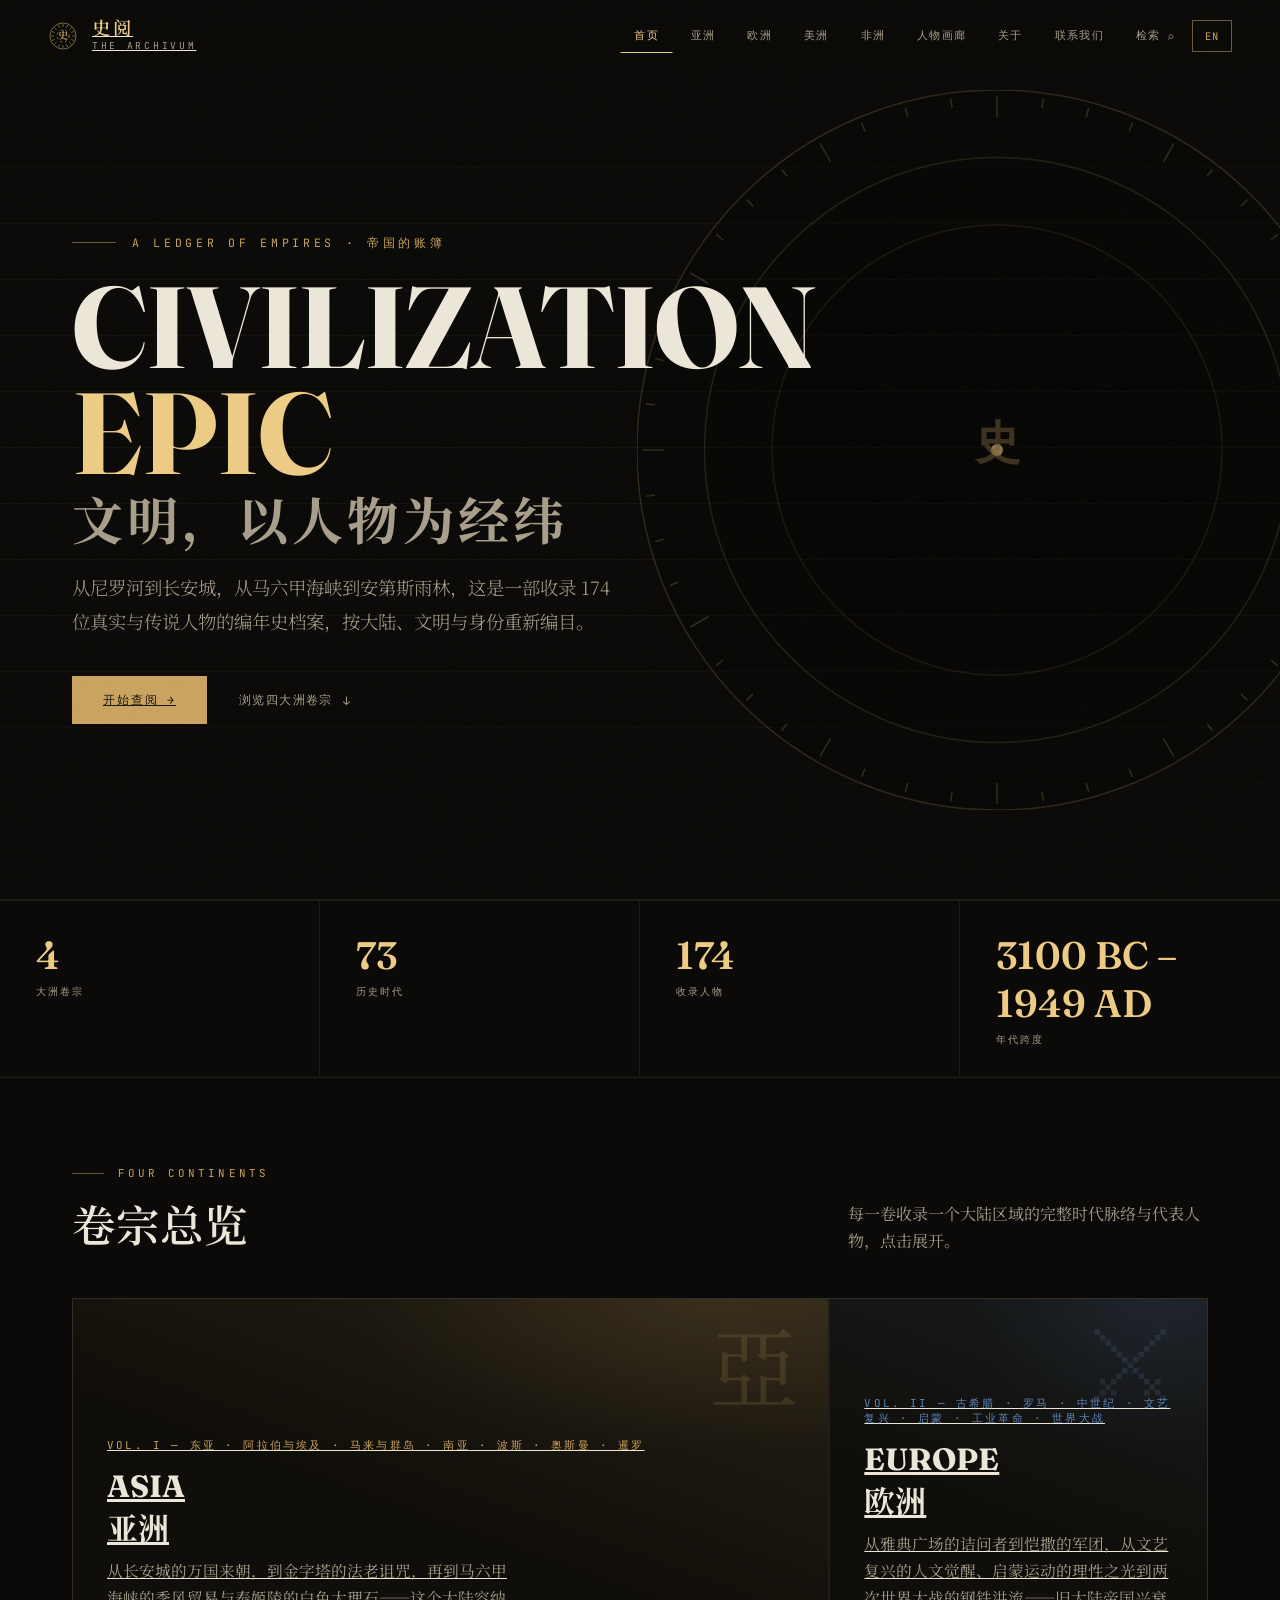
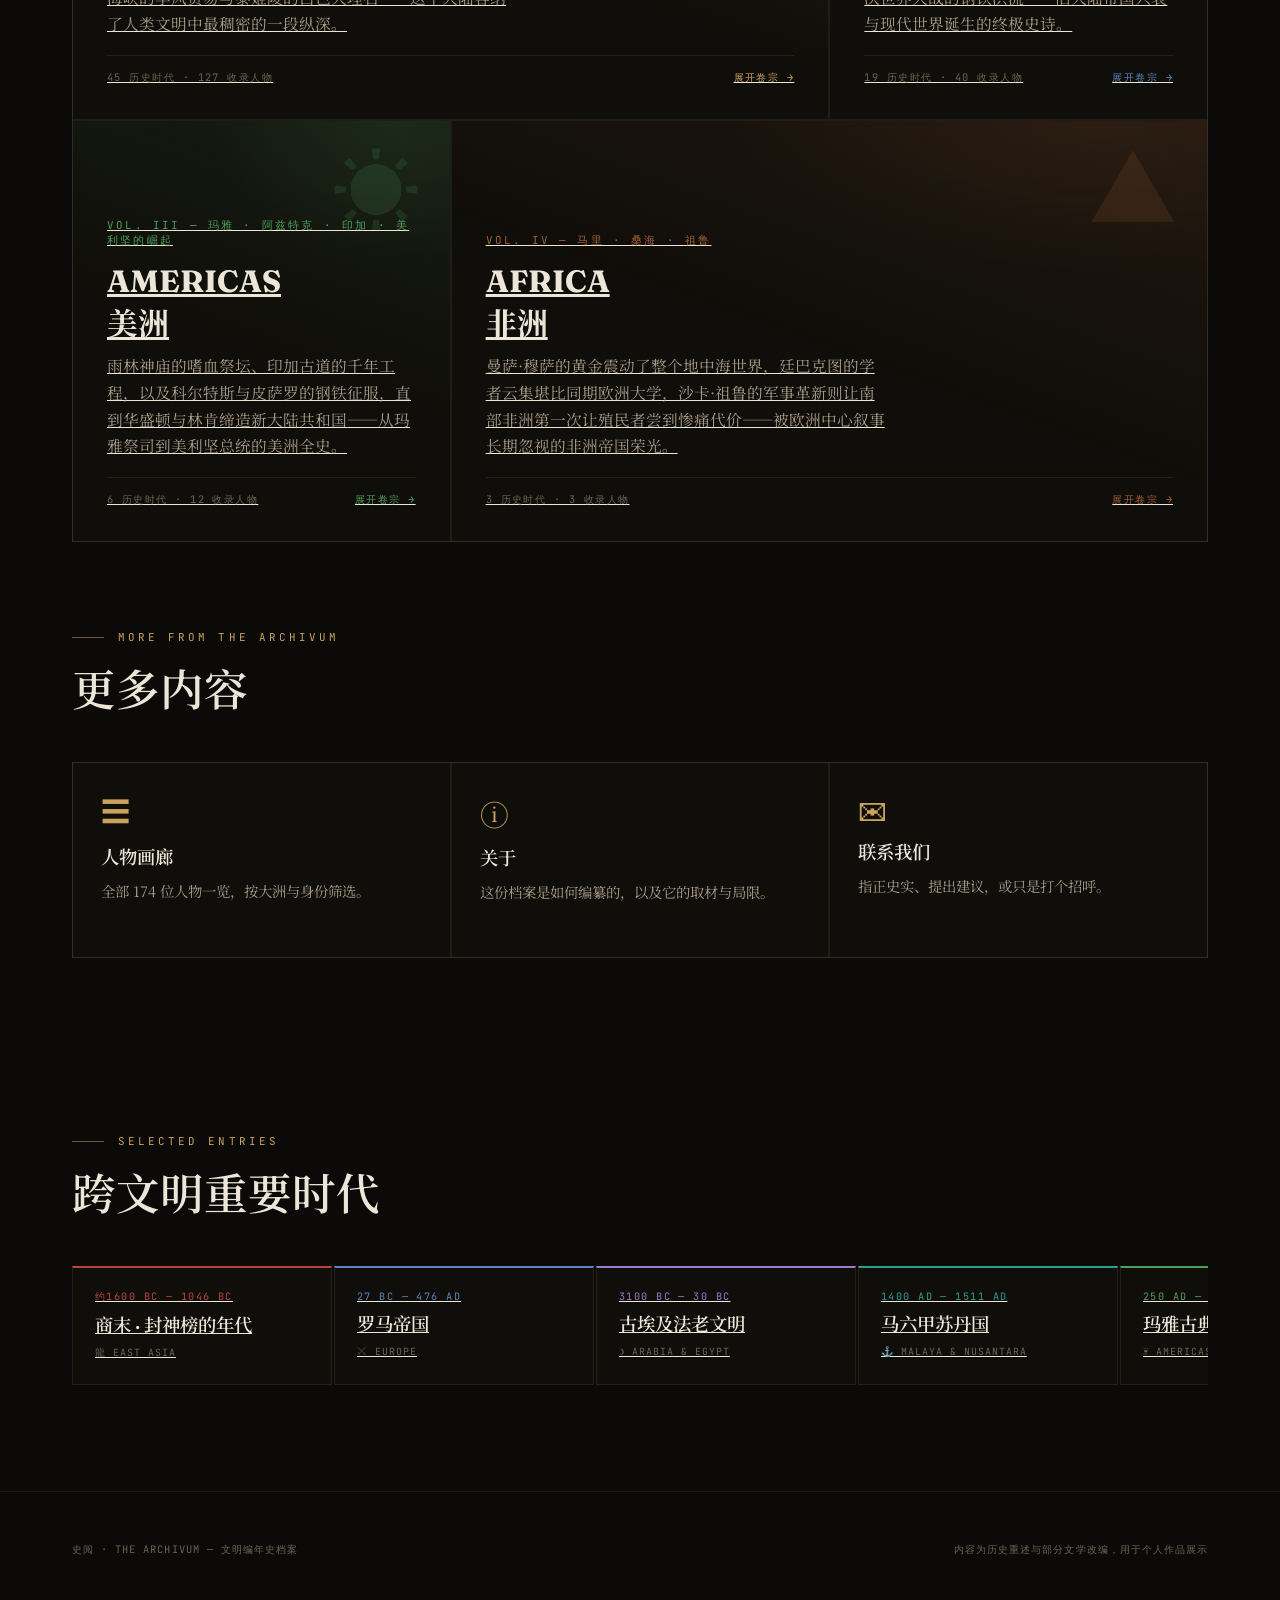
==== commit 5a82acb4: "Add Africa archive and refine home layout" ====
--- a/index.html
+++ b/index.html
@@ -36,7 +36,7 @@
   <button class="search-close" id="searchClose" aria-label="关闭搜索">✕</button>
   <div class="search-box">
     <input type="text" class="search-input" id="searchInput" placeholder="搜索时代、人物、朝代……" autocomplete="off">
-    <div class="search-hint" data-i18n="search.hint">按名称搜索 3 大区域 · 46 个时代 · 121 位人物</div>
+    <div class="search-hint" data-i18n="search.hint">按名称搜索 4 大区域 · 73 个时代 · 174 位人物</div>
   </div>
   <div class="search-results" id="searchResults"></div>
 </div>
@@ -49,7 +49,7 @@
       CIVILIZATION<br><em>EPIC</em>
       <span class="zh">文明，以人物为经纬</span>
     </h1>
-    <p class="hero-desc" data-i18n="hero.desc">从尼罗河到长安城，从马六甲海峡到安第斯雨林——这是一部收录 121 位真实与传说人物的编年史档案，按大陆、文明与身份重新编目。</p>
+    <p class="hero-desc" data-i18n="hero.desc">从尼罗河到长安城，从马六甲海峡到安第斯雨林——这是一部收录 174 位真实与传说人物的编年史档案，按大陆、文明与身份重新编目。</p>
     <div class="hero-actions">
       <a class="btn-primary" href="asia.html" data-i18n="hero.cta">开始查阅 →</a>
       <button class="link-scroll" data-scroll="#homeArchive"><span data-i18n="hero.scroll">浏览三大洲卷宗</span><span class="arrow">↓</span></button>
--- a/style.css
+++ b/style.css
@@ -208,6 +208,8 @@
   transition:.5s var(--ease);
 }
 .civ-card.big{ grid-column:span 4; min-height:420px; }
+.civ-card.big:nth-child(2),
+.civ-card.big:nth-child(3){ grid-column:span 2; }
 .civ-card.small{ grid-column:span 2; min-height:420px; }
 .civ-card.full{ grid-column:span 6; min-height:260px; }
 @media (min-width:900px){
@@ -781,3 +783,190 @@
 /* utility */
 .hidden{ display:none !important; }
 body.lock{ overflow:hidden; }
+
+/* Europe archive: one gapless square mosaic, built from differently sized plates. */
+.region-europe-archive{
+  position:relative;
+  display:block;
+  width:100%;
+  max-width:1120px;
+  aspect-ratio:1 / 1;
+  margin:0 auto;
+  overflow:hidden;
+}
+.region-europe-archive .era-folio{
+  position:absolute;
+  min-width:0;
+  min-height:0;
+  margin:0;
+  aspect-ratio:1 / 1;
+  overflow:hidden;
+}
+/* The 6×6 placement tiles the outer square completely: two 3×3, three 2×2 and six 1×1 plates. */
+.region-europe-archive .era-folio[data-era-index="0"]{ left:0; top:0; width:50%; }
+.region-europe-archive .era-folio[data-era-index="1"]{ left:50%; top:0; width:50%; }
+.region-europe-archive .era-folio[data-era-index="2"]{ left:0; top:50%; width:33.3333%; }
+.region-europe-archive .era-folio[data-era-index="3"]{ left:33.3333%; top:50%; width:33.3333%; }
+.region-europe-archive .era-folio[data-era-index="4"]{ left:66.6667%; top:50%; width:33.3333%; }
+.region-europe-archive .era-folio[data-era-index="5"]{ left:0; top:83.3333%; width:16.6667%; }
+.region-europe-archive .era-folio[data-era-index="6"]{ left:16.6667%; top:83.3333%; width:16.6667%; }
+.region-europe-archive .era-folio[data-era-index="7"]{ left:33.3333%; top:83.3333%; width:16.6667%; }
+.region-europe-archive .era-folio[data-era-index="8"]{ left:50%; top:83.3333%; width:16.6667%; }
+.region-europe-archive .era-folio[data-era-index="9"]{ left:66.6667%; top:83.3333%; width:16.6667%; }
+.region-europe-archive .era-folio[data-era-index="10"]{ left:83.3333%; top:83.3333%; width:16.6667%; }
+.region-europe-archive .folio-body{
+  height:100%;
+  min-height:0;
+  display:flex;
+  flex-direction:column;
+  justify-content:flex-start;
+  padding:clamp(22px,3vw,42px);
+  overflow:hidden;
+}
+.region-europe-archive .folio-date{ margin-bottom:clamp(12px,1.5vw,20px); }
+.region-europe-archive .folio-name{
+  font-size:clamp(1.55rem,2.5vw,2.9rem);
+  max-width:18ch;
+  text-wrap:balance;
+}
+.region-europe-archive .folio-text{
+  display:-webkit-box;
+  -webkit-box-orient:vertical;
+  -webkit-line-clamp:5;
+  overflow:hidden;
+  margin-bottom:18px;
+}
+.region-europe-archive .folio-roster{ margin-top:auto; }
+
+/* Category filters remove tiles, so use a readable flow instead of leaving holes. */
+.region-europe-archive.is-filtered{
+  display:grid;
+  grid-template-columns:repeat(2,minmax(0,1fr));
+  grid-auto-rows:auto;
+  gap:clamp(12px,1.6vw,24px);
+  aspect-ratio:auto;
+  overflow:visible;
+}
+.region-europe-archive.is-filtered .era-folio{
+  position:relative;
+  left:auto !important;
+  top:auto !important;
+  width:auto !important;
+  min-height:0;
+  aspect-ratio:1 / 1;
+}
+
+@media (max-width:760px){
+  .region-europe-archive,
+  .region-europe-archive.is-filtered{
+    display:grid;
+    grid-template-columns:1fr;
+    grid-auto-rows:auto;
+    gap:8px;
+    aspect-ratio:auto;
+    overflow:visible;
+  }
+  .region-europe-archive .era-folio,
+  .region-europe-archive.is-filtered .era-folio{
+    position:relative;
+    left:auto !important;
+    top:auto !important;
+    width:auto !important;
+    min-height:320px;
+    aspect-ratio:1 / 1;
+  }
+}
+
+/* Content sizing: the two large plates carry the narrative, medium plates summarize it,
+   and small plates retain only complete date/title labels. */
+.region-europe-archive[data-civ-key="europe"] .era-folio .folio-name{
+  overflow-wrap:anywhere;
+  text-wrap:pretty;
+}
+.region-europe-archive[data-civ-key="europe"] .era-folio:is([data-era-index="5"],[data-era-index="6"],[data-era-index="7"],[data-era-index="8"],[data-era-index="9"],[data-era-index="10"]) .folio-body{
+  justify-content:center;
+  padding:clamp(12px,1.4vw,20px);
+}
+.region-europe-archive[data-civ-key="europe"] .era-folio:is([data-era-index="5"],[data-era-index="6"],[data-era-index="7"],[data-era-index="8"],[data-era-index="9"],[data-era-index="10"]) .folio-date{
+  font-size:.56rem;
+  letter-spacing:.08em;
+  line-height:1.45;
+  margin-bottom:8px;
+}
+.region-europe-archive[data-civ-key="europe"] .era-folio:is([data-era-index="5"],[data-era-index="6"],[data-era-index="7"],[data-era-index="8"],[data-era-index="9"],[data-era-index="10"]) .folio-name{
+  max-width:none;
+  font-size:clamp(.72rem,1.1vw,1.08rem) !important;
+  line-height:1.3;
+  margin:0;
+}
+.region-europe-archive[data-civ-key="europe"] .era-folio:is([data-era-index="5"],[data-era-index="6"],[data-era-index="7"],[data-era-index="8"],[data-era-index="9"],[data-era-index="10"]) :is(.folio-text,.folio-roster,.folio-open){
+  display:none;
+}
+.region-europe-archive[data-civ-key="europe"] .era-folio:is([data-era-index="2"],[data-era-index="3"],[data-era-index="4"]) .folio-name{
+  font-size:clamp(1.15rem,2vw,2.25rem) !important;
+  max-width:12ch;
+}
+.region-europe-archive[data-civ-key="europe"] .era-folio:is([data-era-index="2"],[data-era-index="3"],[data-era-index="4"]) .folio-text{
+  -webkit-line-clamp:3;
+}
+.region-europe-archive[data-civ-key="europe"] .era-folio:is([data-era-index="0"],[data-era-index="1"]) .folio-name{
+  font-size:clamp(1.9rem,3.4vw,4.2rem) !important;
+  max-width:13ch;
+}
+
+@media (max-width:760px){
+  .region-europe-archive[data-civ-key="europe"] .era-folio .folio-body{ justify-content:flex-start; padding:24px; }
+  .region-europe-archive[data-civ-key="europe"] .era-folio .folio-date{ font-size:.76rem; margin-bottom:12px; }
+  .region-europe-archive[data-civ-key="europe"] .era-folio .folio-name{ font-size:clamp(1.5rem,7vw,2.35rem) !important; max-width:14ch; }
+  .region-europe-archive[data-civ-key="europe"] .era-folio .folio-text{ display:-webkit-box; -webkit-line-clamp:4; }
+  .region-europe-archive[data-civ-key="europe"] .era-folio .folio-roster{ display:flex; }
+  .region-europe-archive[data-civ-key="europe"] .era-folio .folio-open{ display:block; }
+}
+
+/* Secondary Europe volumes (Byzantium, Greece, Russia) stay readable and square. */
+.region-europe-archive:not([data-civ-key="europe"]),
+.region-europe-archive.is-filtered{
+  display:flex;
+  flex-wrap:wrap;
+  align-content:flex-start;
+  gap:clamp(12px,1.6vw,24px);
+  aspect-ratio:auto;
+  overflow:visible;
+}
+.region-europe-archive:not([data-civ-key="europe"]) .era-folio,
+.region-europe-archive.is-filtered .era-folio{
+  position:relative;
+  left:auto !important;
+  top:auto !important;
+  width:auto !important;
+  flex:1 1 calc(50% - 12px);
+  max-width:calc(50% - 12px);
+  min-height:0;
+  aspect-ratio:1 / 1;
+}
+.region-europe-archive:not([data-civ-key="europe"]) .era-folio .folio-name,
+.region-europe-archive.is-filtered .era-folio .folio-name{
+  font-size:clamp(1.2rem,2.6vw,2.45rem) !important;
+  max-width:14ch;
+  overflow-wrap:anywhere;
+  text-wrap:pretty;
+}
+.region-europe-archive:not([data-civ-key="europe"]) .era-folio .folio-text,
+.region-europe-archive.is-filtered .era-folio .folio-text{
+  -webkit-line-clamp:5;
+}
+
+@media (max-width:760px){
+  .region-europe-archive:not([data-civ-key="europe"]),
+  .region-europe-archive.is-filtered{
+    display:flex;
+    flex-direction:column;
+    flex-wrap:nowrap;
+  }
+  .region-europe-archive:not([data-civ-key="europe"]) .era-folio,
+  .region-europe-archive.is-filtered .era-folio{
+    flex:0 0 auto;
+    max-width:none;
+    width:100% !important;
+  }
+}
